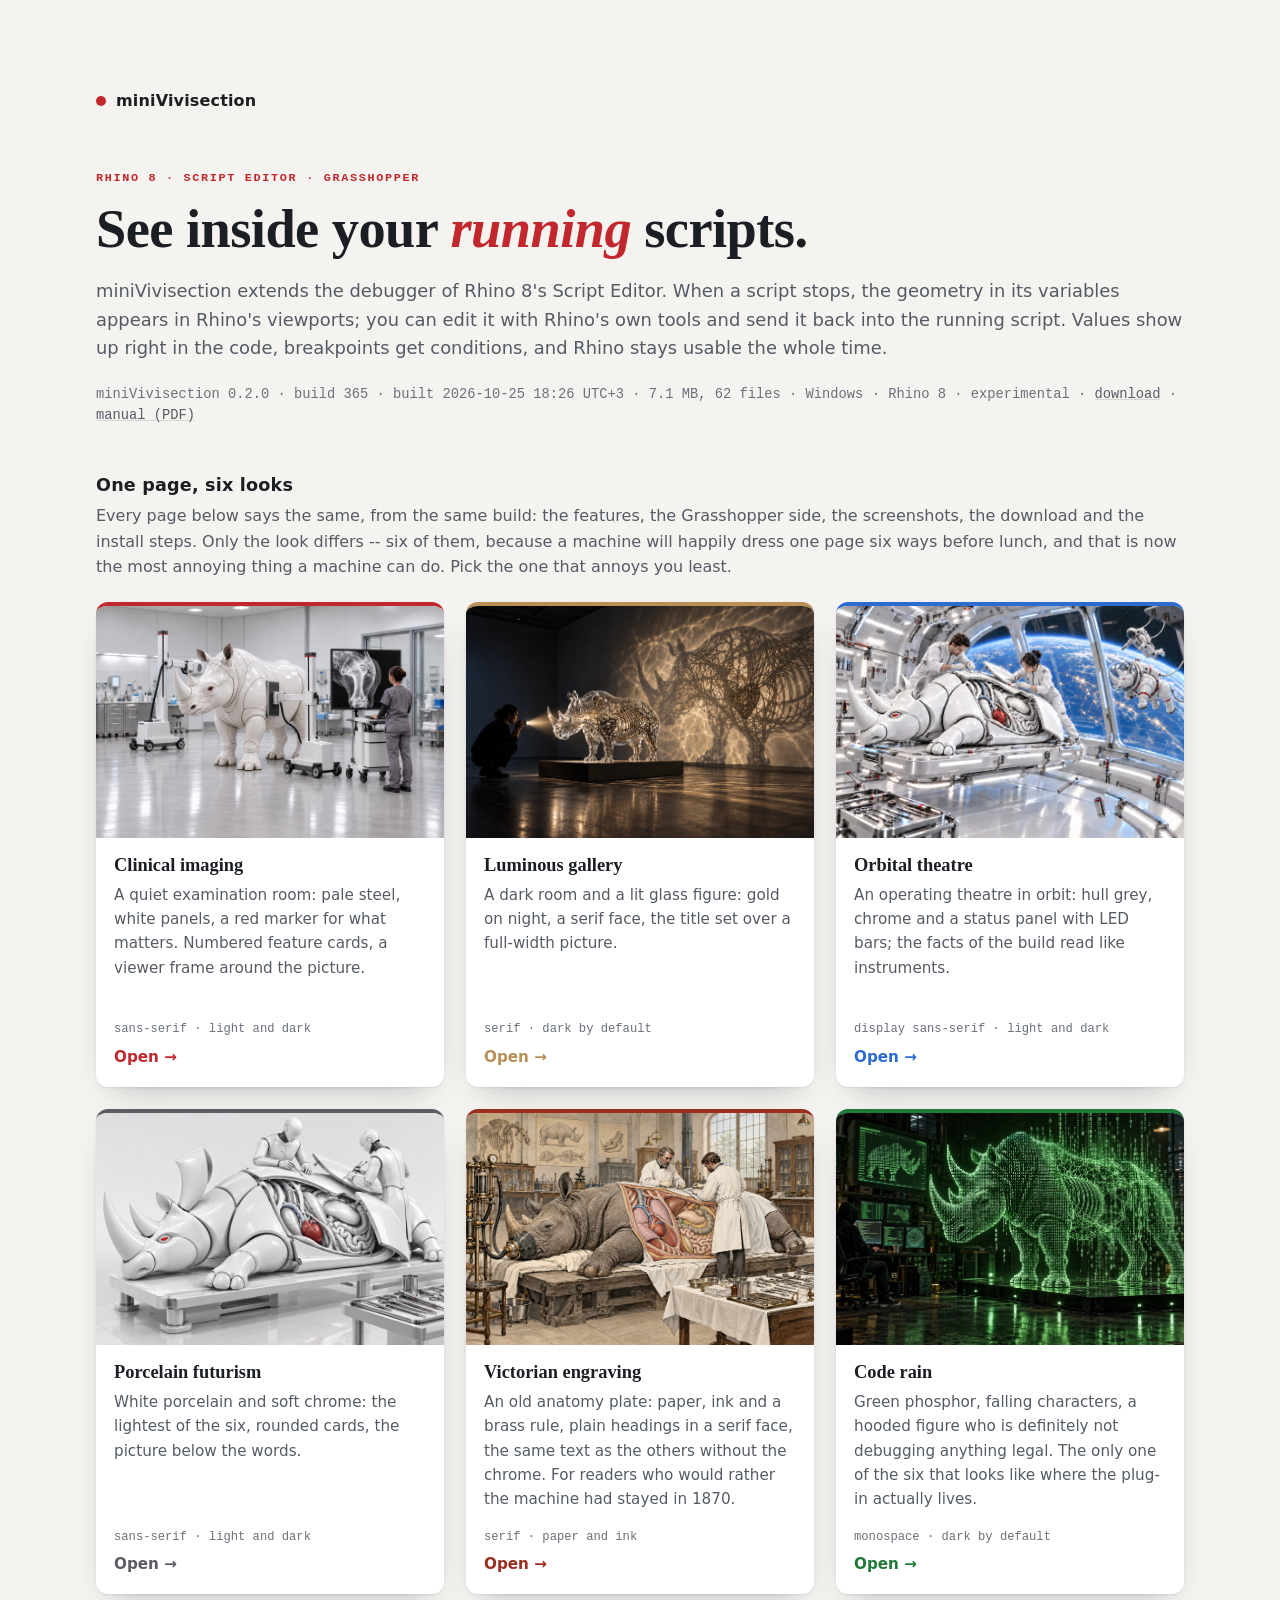
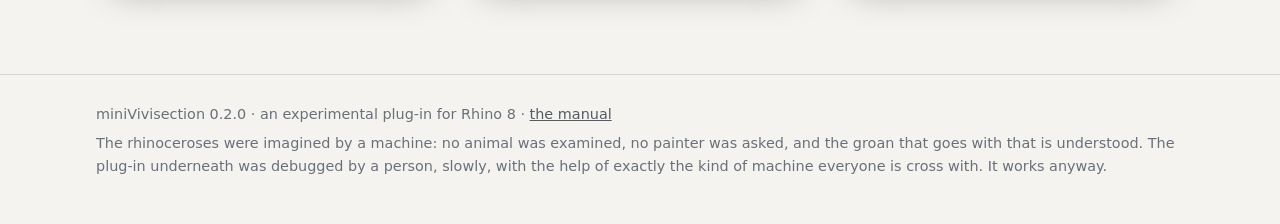
==== web/pages/index.html @ d1e2a3a8 "miniVivisection 0.2.0-beta.365 The release 0.2.0-beta.365: https://restweiss.de/miniVivisection" ====
<!doctype html>
<html lang="en">
<head>
<meta charset="utf-8">
<meta name="viewport" content="width=device-width, initial-scale=1">
<meta name="color-scheme" content="light dark">
<title>miniVivisection — see your Rhino script's data while you debug</title>
<meta name="description" content="miniVivisection: see inside your running scripts. A debugger extension for Rhino 8's Script Editor and Grasshopper. One page in six looks: pick one.">
<link rel="canonical" href="https://restweiss.de/miniVivisection/">
<meta property="og:type" content="website">
<meta property="og:title" content="miniVivisection — see your Rhino script's data while you debug">
<meta property="og:description" content="A debugger extension for Rhino 8's Script Editor and Grasshopper. One page in six looks: pick one.">
<meta property="og:image" content="https://restweiss.de/miniVivisection/clinical-imaging/hero.jpg?b=365">
<meta property="og:url" content="https://restweiss.de/miniVivisection/">
<link rel="icon" href="data:image/svg+xml,%3Csvg xmlns='http://www.w3.org/2000/svg' viewBox='0 0 32 32'%3E%3Crect width='32' height='32' rx='6' fill='%231b1f24'/%3E%3Ctext x='6' y='24' font-family='Georgia,serif' font-size='20' font-weight='700' fill='%23ffffff'%3EV%3C/text%3E%3Ccircle cx='24.5' cy='10.5' r='2.6' fill='none' stroke='%23e8585e' stroke-width='1.8'/%3E%3C/svg%3E">
<style>
  :root {
    --bg: #f4f3f0;
    --card: #ffffff;
    --ink: #1b1f24;
    --ink-soft: #545b64;
    --ink-faint: #6a7079;
    --rule: #d9d6cf;
    --shadow: 0 1px 2px rgba(20, 20, 30, .08), 0 14px 32px -18px rgba(20, 20, 30, .35);
    --mark: #c1272d;
    --serif: "Iowan Old Style", "Palatino Linotype", Palatino, Georgia, serif;
    --sans: "Segoe UI Variable Text", "Segoe UI", system-ui, -apple-system, sans-serif;
    --mono: "Cascadia Mono", Consolas, "SF Mono", Menlo, monospace;
  }
  @media (prefers-color-scheme: dark) {
    :root:not([data-theme="light"]) {
      --bg: #101216;
      --card: #181b21;
      --ink: #e9e7e1;
      --ink-soft: #b3b0a8;
      --ink-faint: #8f8d86;
      --rule: #2b2f36;
      --shadow: 0 1px 2px rgba(0, 0, 0, .5), 0 16px 36px -18px rgba(0, 0, 0, .8);
      --mark: #e8585e;
    }
  }
  :root[data-theme="dark"] {
    --bg: #101216;
    --card: #181b21;
    --ink: #e9e7e1;
    --ink-soft: #b3b0a8;
    --ink-faint: #8f8d86;
    --rule: #2b2f36;
    --shadow: 0 1px 2px rgba(0, 0, 0, .5), 0 16px 36px -18px rgba(0, 0, 0, .8);
    --mark: #e8585e;
  }
  * { box-sizing: border-box; }
  html { -webkit-text-size-adjust: 100%; }
  body {
    margin: 0;
    background: var(--bg);
    color: var(--ink);
    font: 16px/1.6 var(--sans);
  }
  a { color: inherit; }
  a:focus-visible, button:focus-visible { outline: 2px solid currentColor; outline-offset: 3px; }
  .wrap { max-width: 1120px; margin: 0 auto; padding: 0 16px; }

  header { padding: clamp(40px, 8vw, 88px) 0 clamp(28px, 5vw, 48px); }
  .brand { display: flex; align-items: center; gap: 10px; font-weight: 600; letter-spacing: .01em; margin-bottom: clamp(28px, 5vw, 56px); }
  .brand .dot { width: 10px; height: 10px; border-radius: 50%; background: var(--mark); flex: none; }
  .eyebrow { font: 600 .74rem/1.4 var(--mono); letter-spacing: .14em; text-transform: uppercase; color: var(--mark); margin-bottom: 14px; }
  h1 { font: 700 clamp(2rem, 5.2vw, 3.4rem)/1.08 var(--serif); letter-spacing: -.01em; margin: 0 0 18px; }
  h1 em { font-style: italic; color: var(--mark); }
  .lead { font-size: 1.12rem; color: var(--ink-soft); margin: 0 0 22px; }
  .meta { font: .86rem/1.5 var(--mono); color: var(--ink-faint); }
  .meta a { color: var(--ink-soft); text-decoration-color: var(--rule); }

  .choose { padding: 0 0 clamp(40px, 7vw, 80px); }
  .choose h2 { font: 700 1.1rem/1.3 var(--sans); letter-spacing: .01em; margin: 0 0 6px; }
  .choose .sub { margin: 0 0 22px; color: var(--ink-soft); }
  .grid {
    display: grid;
    grid-template-columns: repeat(auto-fill, minmax(min(300px, 100%), 1fr));
    grid-auto-rows: 1fr;           /* every row, and so every card, the same height */
    gap: 22px;
    list-style: none; margin: 0; padding: 0;
  }
  .grid > li { display: flex; }   /* the card fills its cell: the text block grows, Open sits at the foot */
  .card {
    display: flex; flex-direction: column; flex: 1;
    background: var(--card);
    border-radius: 12px;
    border-top: 4px solid var(--accent);
    box-shadow: var(--shadow);
    overflow: hidden;
    text-decoration: none;
    color: inherit;
    transition: transform .18s ease, box-shadow .18s ease;
  }
  .card:hover, .card:focus-visible { transform: translateY(-3px); box-shadow: 0 2px 4px rgba(20, 20, 30, .08), 0 24px 44px -20px rgba(20, 20, 30, .45); }
  @media (prefers-reduced-motion: reduce) { .card { transition: none; } .card:hover { transform: none; } }
  .card img { display: block; width: 100%; height: auto; aspect-ratio: 3 / 2; object-fit: cover; background: var(--rule); }
  .card .text { padding: 16px 18px 18px; display: flex; flex-direction: column; gap: 6px; flex: 1; }
  .card .name { font: 700 1.15rem/1.25 var(--serif); }
  .card .look { color: var(--ink-soft); font-size: .95rem; margin: 0; }
  .card .type { font: .76rem/1.5 var(--mono); color: var(--ink-faint); margin-top: auto; padding-top: 10px; }
  .card .go { color: var(--accent); font-weight: 600; font-size: .95rem; }
  .card .go::after { content: " \2192"; }
  .clinical { --accent: #c1272d; }
  .luminous { --accent: #b98f55; }
  .orbital { --accent: #2d6ccf; }
  .porcelain { --accent: #5c5c64; }
  .victorian { --accent: #9a2f1f; }
  .rain { --accent: #1f7a3a; }
  @media (prefers-color-scheme: dark) { :root:not([data-theme="light"]) .rain { --accent: #39ff6e; } }
  :root[data-theme="dark"] .rain { --accent: #39ff6e; }
  @media (prefers-color-scheme: dark) { :root:not([data-theme="light"]) .porcelain { --accent: #9a9aa3; } }
  :root[data-theme="dark"] .porcelain { --accent: #9a9aa3; }

  footer { border-top: 1px solid var(--rule); padding: 22px 0 40px; color: var(--ink-faint); font-size: .9rem; }
  footer p { margin: 6px 0; }
  footer a { color: var(--ink-soft); }
</style>
</head>
<body>
<header>
  <div class="wrap">
    <div class="brand"><span class="dot" aria-hidden="true"></span>miniVivisection</div>
    <div class="eyebrow">Rhino 8 &middot; Script Editor &middot; Grasshopper</div>
    <h1>See inside your <em>running</em> scripts.</h1>
    <p class="lead">
      miniVivisection extends the debugger of Rhino 8's Script Editor. When a script stops, the geometry in its
      variables appears in Rhino's viewports; you can edit it with Rhino's own tools and send it back into the
      running script. Values show up right in the code, breakpoints get conditions, and Rhino stays usable the whole time.
    </p>
    <div class="meta">miniVivisection 0.2.0 &middot; build 365 &middot; built 2026-10-25 18:26 UTC+3 &middot; 7.1 MB, 62 files &middot; Windows &middot; Rhino 8 &middot; experimental &middot;
      <a href="clinical-imaging/minivivisection-0.2.0-beta.365-rh8_36-win.yak">download</a> &middot; <a href="clinical-imaging/miniVivisection_Manual.pdf">manual (PDF)</a></div>
  </div>
</header>

<main class="choose">
  <div class="wrap">
    <h2>One page, six looks</h2>
    <p class="sub">Every page below says the same, from the same build: the features, the Grasshopper side, the screenshots, the download and the install steps. Only the look differs -- six of them, because a machine will happily dress one page six ways before lunch, and that is now the most annoying thing a machine can do. Pick the one that annoys you least.</p>
    <ul class="grid">
      <li><a class="card clinical" href="clinical-imaging/">
        <img src="clinical-imaging/hero.jpg?b=365" width="1536" height="1024" alt="A ceramic rhinoceros under examination in an imaging lab" loading="lazy" decoding="async">
        <span class="text">
          <span class="name">Clinical imaging</span>
          <p class="look">A quiet examination room: pale steel, white panels, a red marker for what matters. Numbered feature cards, a viewer frame around the picture.</p>
          <span class="type">sans-serif &middot; light and dark</span>
          <span class="go">Open</span>
        </span>
      </a></li>
      <li><a class="card luminous" href="luminous-gallery/">
        <img src="luminous-gallery/hero.jpg?b=365" width="1672" height="941" alt="A glass rhinoceros lit in a dark gallery" loading="lazy" decoding="async">
        <span class="text">
          <span class="name">Luminous gallery</span>
          <p class="look">A dark room and a lit glass figure: gold on night, a serif face, the title set over a full-width picture.</p>
          <span class="type">serif &middot; dark by default</span>
          <span class="go">Open</span>
        </span>
      </a></li>
      <li><a class="card orbital" href="orbital-theatre/">
        <img src="orbital-theatre/hero.jpg?b=365" width="1536" height="1024" alt="A rhinoceros opened up in an orbital operating theatre" loading="lazy" decoding="async">
        <span class="text">
          <span class="name">Orbital theatre</span>
          <p class="look">An operating theatre in orbit: hull grey, chrome and a status panel with LED bars; the facts of the build read like instruments.</p>
          <span class="type">display sans-serif &middot; light and dark</span>
          <span class="go">Open</span>
        </span>
      </a></li>
      <li><a class="card porcelain" href="porcelain-futurism/">
        <img src="porcelain-futurism/hero.jpg?b=365" width="1536" height="1024" alt="A porcelain rhinoceros dissected into clean parts" loading="lazy" decoding="async">
        <span class="text">
          <span class="name">Porcelain futurism</span>
          <p class="look">White porcelain and soft chrome: the lightest of the six, rounded cards, the picture below the words.</p>
          <span class="type">sans-serif &middot; light and dark</span>
          <span class="go">Open</span>
        </span>
      </a></li>
      <li><a class="card victorian" href="victorian-engraving/">
        <img src="victorian-engraving/hero.jpg?b=365" width="1600" height="1067" alt="A Victorian engraving of a rhinoceros anatomy study" loading="lazy" decoding="async">
        <span class="text">
          <span class="name">Victorian engraving</span>
          <p class="look">An old anatomy plate: paper, ink and a brass rule, plain headings in a serif face, the same text as the others without the chrome. For readers who would rather the machine had stayed in 1870.</p>
          <span class="type">serif &middot; paper and ink</span>
          <span class="go">Open</span>
        </span>
      </a></li>
      <li><a class="card rain" href="code-rain/">
        <img src="code-rain/hero.jpg?b=365" width="1672" height="941" alt="A rhinoceros made of falling green code in a hacker's den, a hooded figure at the terminals" loading="lazy" decoding="async">
        <span class="text">
          <span class="name">Code rain</span>
          <p class="look">Green phosphor, falling characters, a hooded figure who is definitely not debugging anything legal. The only one of the six that looks like where the plug-in actually lives.</p>
          <span class="type">monospace &middot; dark by default</span>
          <span class="go">Open</span>
        </span>
      </a></li>
    </ul>
  </div>
</main>

<footer>
  <div class="wrap">
    <p>miniVivisection 0.2.0 &middot; an experimental plug-in for Rhino 8 &middot; <a href="clinical-imaging/miniVivisection_Manual.pdf">the manual</a></p>
    <p>The rhinoceroses were imagined by a machine: no animal was examined, no painter was asked, and the groan that goes with that is understood. The plug-in underneath was debugged by a person, slowly, with the help of exactly the kind of machine everyone is cross with. It works anyway.</p>
  </div>
</footer>
</body>
</html>
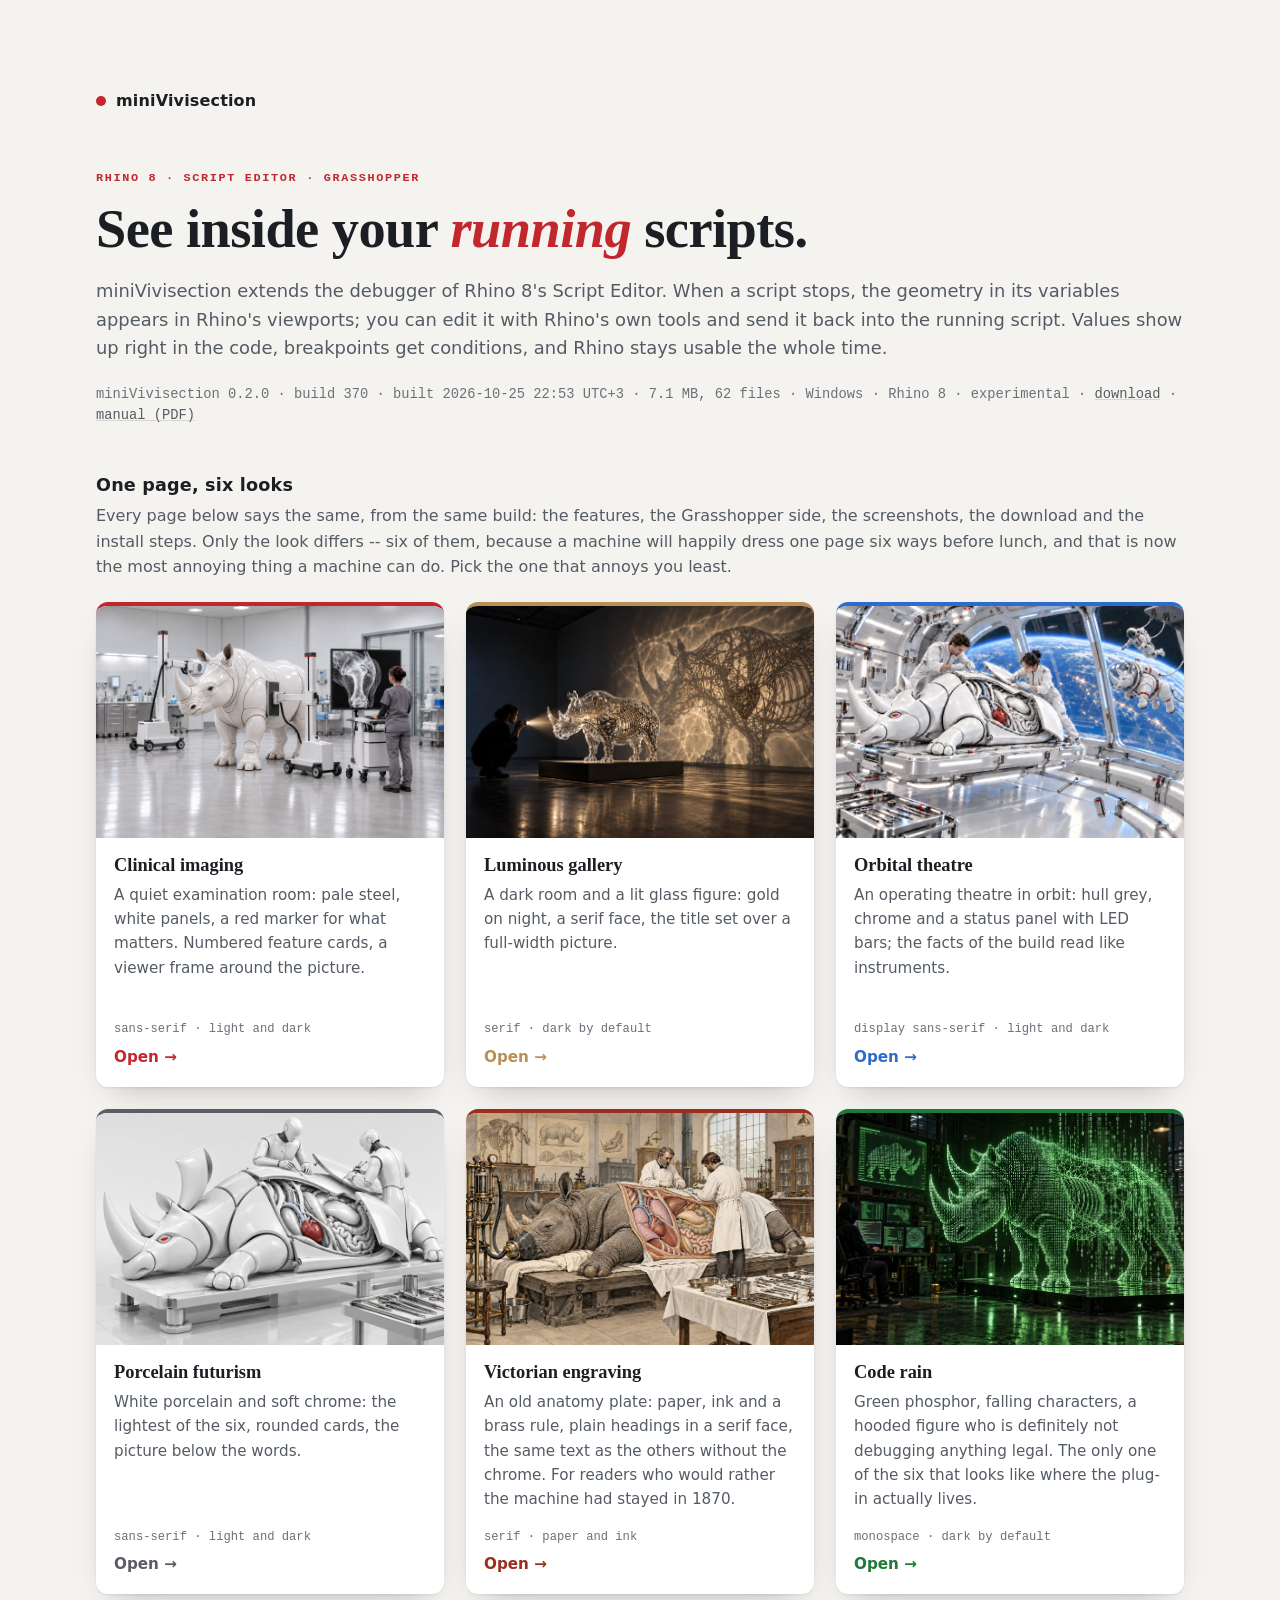
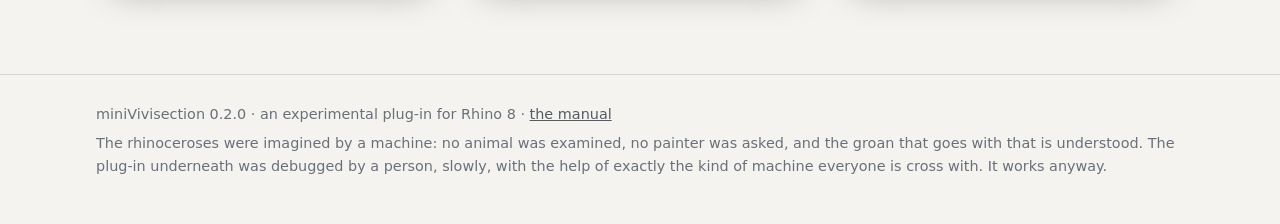
==== commit 11de5708: "miniVivisection 0.2.0-beta.370 The release 0.2.0-beta.370: https://restweiss.de/miniVivisection" ====
--- a/web/pages/index.html
+++ b/web/pages/index.html
@@ -10,7 +10,7 @@
 <meta property="og:type" content="website">
 <meta property="og:title" content="miniVivisection — see your Rhino script's data while you debug">
 <meta property="og:description" content="A debugger extension for Rhino 8's Script Editor and Grasshopper. One page in six looks: pick one.">
-<meta property="og:image" content="https://restweiss.de/miniVivisection/clinical-imaging/hero.jpg?b=365">
+<meta property="og:image" content="https://restweiss.de/miniVivisection/clinical-imaging/hero.jpg?b=370">
 <meta property="og:url" content="https://restweiss.de/miniVivisection/">
 <link rel="icon" href="data:image/svg+xml,%3Csvg xmlns='http://www.w3.org/2000/svg' viewBox='0 0 32 32'%3E%3Crect width='32' height='32' rx='6' fill='%231b1f24'/%3E%3Ctext x='6' y='24' font-family='Georgia,serif' font-size='20' font-weight='700' fill='%23ffffff'%3EV%3C/text%3E%3Ccircle cx='24.5' cy='10.5' r='2.6' fill='none' stroke='%23e8585e' stroke-width='1.8'/%3E%3C/svg%3E">
 <style>
@@ -129,8 +129,8 @@
       variables appears in Rhino's viewports; you can edit it with Rhino's own tools and send it back into the
       running script. Values show up right in the code, breakpoints get conditions, and Rhino stays usable the whole time.
     </p>
-    <div class="meta">miniVivisection 0.2.0 &middot; build 365 &middot; built 2026-10-25 18:26 UTC+3 &middot; 7.1 MB, 62 files &middot; Windows &middot; Rhino 8 &middot; experimental &middot;
-      <a href="clinical-imaging/minivivisection-0.2.0-beta.365-rh8_36-win.yak">download</a> &middot; <a href="clinical-imaging/miniVivisection_Manual.pdf">manual (PDF)</a></div>
+    <div class="meta">miniVivisection 0.2.0 &middot; build 370 &middot; built 2026-10-25 22:53 UTC+3 &middot; 7.1 MB, 62 files &middot; Windows &middot; Rhino 8 &middot; experimental &middot;
+      <a href="clinical-imaging/minivivisection-0.2.0-beta.370-rh8_36-win.yak">download</a> &middot; <a href="clinical-imaging/miniVivisection_Manual.pdf">manual (PDF)</a></div>
   </div>
 </header>
 
@@ -140,7 +140,7 @@
     <p class="sub">Every page below says the same, from the same build: the features, the Grasshopper side, the screenshots, the download and the install steps. Only the look differs -- six of them, because a machine will happily dress one page six ways before lunch, and that is now the most annoying thing a machine can do. Pick the one that annoys you least.</p>
     <ul class="grid">
       <li><a class="card clinical" href="clinical-imaging/">
-        <img src="clinical-imaging/hero.jpg?b=365" width="1536" height="1024" alt="A ceramic rhinoceros under examination in an imaging lab" loading="lazy" decoding="async">
+        <img src="clinical-imaging/hero.jpg?b=370" width="1536" height="1024" alt="A ceramic rhinoceros under examination in an imaging lab" loading="lazy" decoding="async">
         <span class="text">
           <span class="name">Clinical imaging</span>
           <p class="look">A quiet examination room: pale steel, white panels, a red marker for what matters. Numbered feature cards, a viewer frame around the picture.</p>
@@ -149,7 +149,7 @@
         </span>
       </a></li>
       <li><a class="card luminous" href="luminous-gallery/">
-        <img src="luminous-gallery/hero.jpg?b=365" width="1672" height="941" alt="A glass rhinoceros lit in a dark gallery" loading="lazy" decoding="async">
+        <img src="luminous-gallery/hero.jpg?b=370" width="1672" height="941" alt="A glass rhinoceros lit in a dark gallery" loading="lazy" decoding="async">
         <span class="text">
           <span class="name">Luminous gallery</span>
           <p class="look">A dark room and a lit glass figure: gold on night, a serif face, the title set over a full-width picture.</p>
@@ -158,7 +158,7 @@
         </span>
       </a></li>
       <li><a class="card orbital" href="orbital-theatre/">
-        <img src="orbital-theatre/hero.jpg?b=365" width="1536" height="1024" alt="A rhinoceros opened up in an orbital operating theatre" loading="lazy" decoding="async">
+        <img src="orbital-theatre/hero.jpg?b=370" width="1536" height="1024" alt="A rhinoceros opened up in an orbital operating theatre" loading="lazy" decoding="async">
         <span class="text">
           <span class="name">Orbital theatre</span>
           <p class="look">An operating theatre in orbit: hull grey, chrome and a status panel with LED bars; the facts of the build read like instruments.</p>
@@ -167,7 +167,7 @@
         </span>
       </a></li>
       <li><a class="card porcelain" href="porcelain-futurism/">
-        <img src="porcelain-futurism/hero.jpg?b=365" width="1536" height="1024" alt="A porcelain rhinoceros dissected into clean parts" loading="lazy" decoding="async">
+        <img src="porcelain-futurism/hero.jpg?b=370" width="1536" height="1024" alt="A porcelain rhinoceros dissected into clean parts" loading="lazy" decoding="async">
         <span class="text">
           <span class="name">Porcelain futurism</span>
           <p class="look">White porcelain and soft chrome: the lightest of the six, rounded cards, the picture below the words.</p>
@@ -176,7 +176,7 @@
         </span>
       </a></li>
       <li><a class="card victorian" href="victorian-engraving/">
-        <img src="victorian-engraving/hero.jpg?b=365" width="1600" height="1067" alt="A Victorian engraving of a rhinoceros anatomy study" loading="lazy" decoding="async">
+        <img src="victorian-engraving/hero.jpg?b=370" width="1600" height="1067" alt="A Victorian engraving of a rhinoceros anatomy study" loading="lazy" decoding="async">
         <span class="text">
           <span class="name">Victorian engraving</span>
           <p class="look">An old anatomy plate: paper, ink and a brass rule, plain headings in a serif face, the same text as the others without the chrome. For readers who would rather the machine had stayed in 1870.</p>
@@ -185,7 +185,7 @@
         </span>
       </a></li>
       <li><a class="card rain" href="code-rain/">
-        <img src="code-rain/hero.jpg?b=365" width="1672" height="941" alt="A rhinoceros made of falling green code in a hacker's den, a hooded figure at the terminals" loading="lazy" decoding="async">
+        <img src="code-rain/hero.jpg?b=370" width="1672" height="941" alt="A rhinoceros made of falling green code in a hacker's den, a hooded figure at the terminals" loading="lazy" decoding="async">
         <span class="text">
           <span class="name">Code rain</span>
           <p class="look">Green phosphor, falling characters, a hooded figure who is definitely not debugging anything legal. The only one of the six that looks like where the plug-in actually lives.</p>
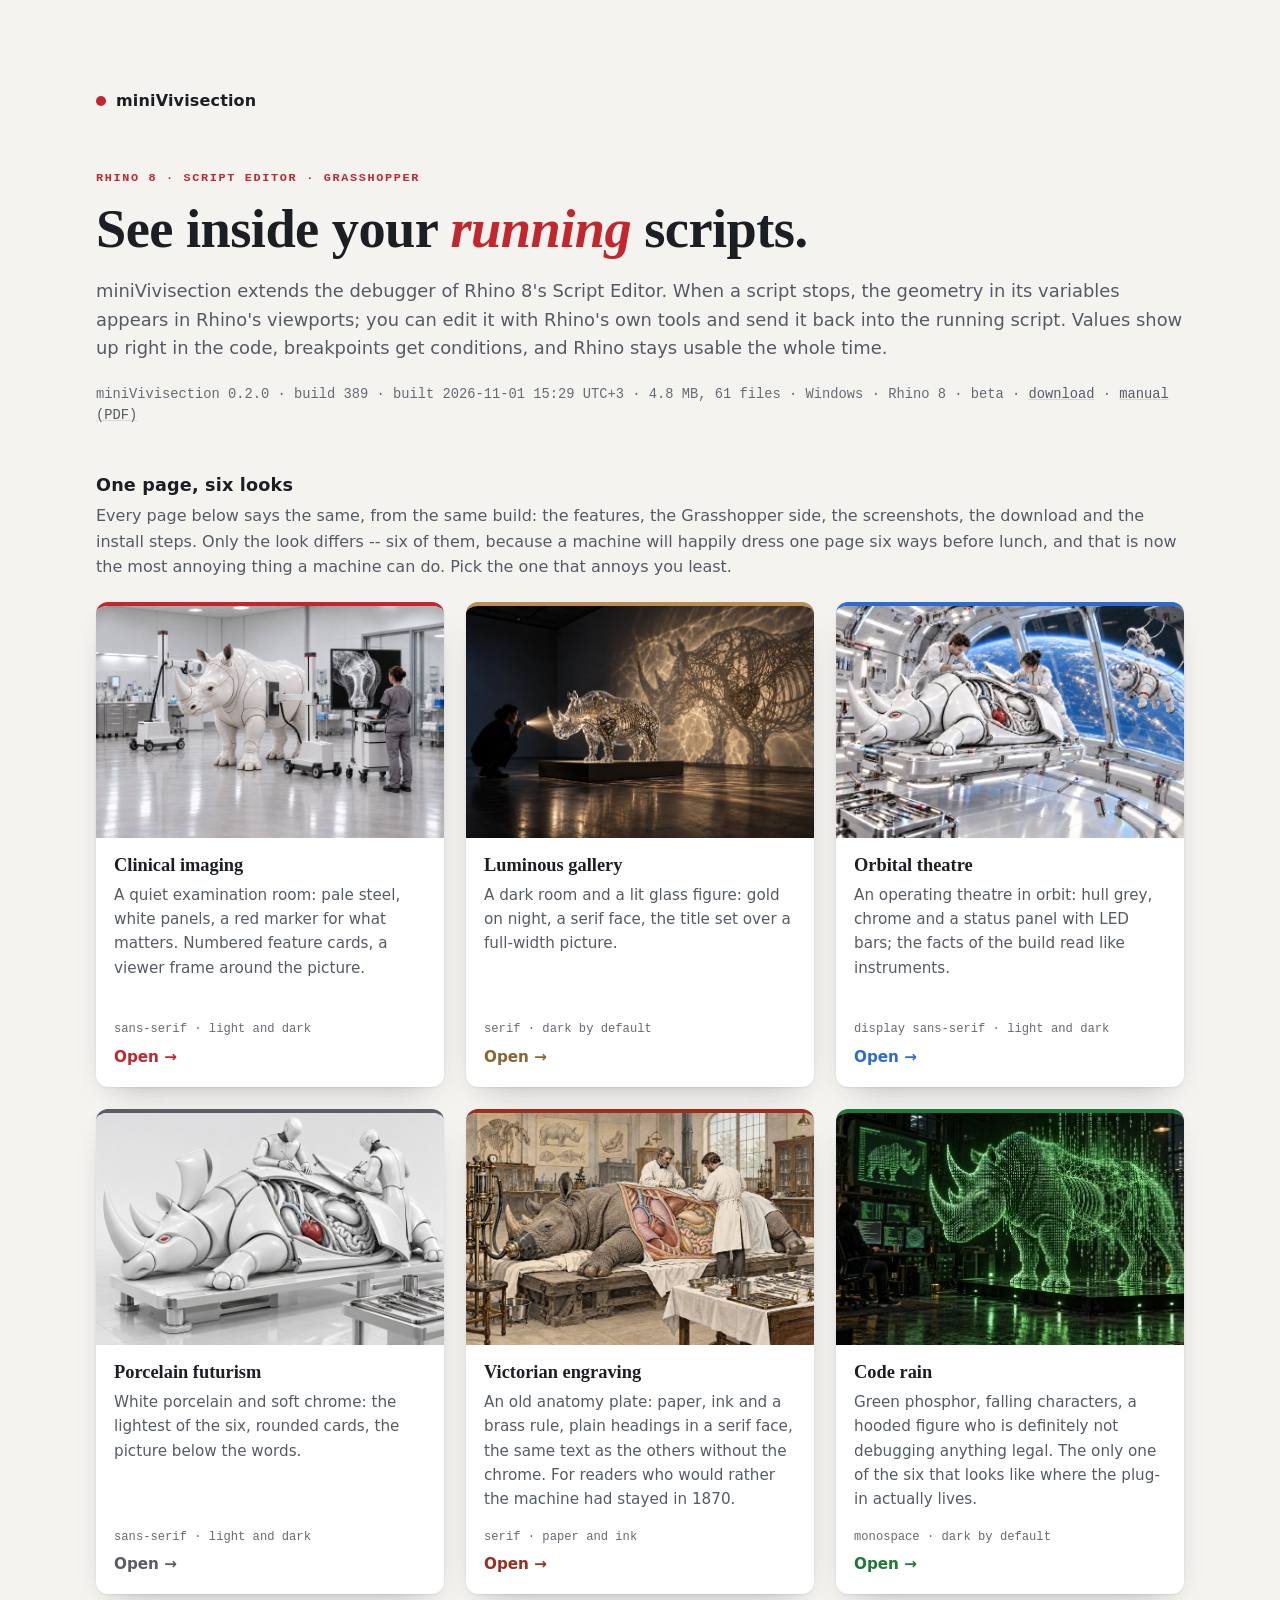
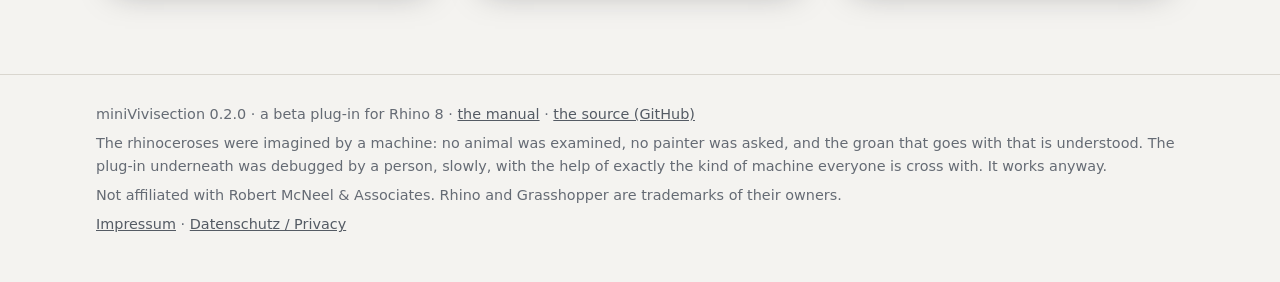
==== commit 39984a96: "miniVivisection 0.2.0-beta.389 The release 0.2.0-beta.389: https://restweiss.de/miniVivisection" ====
--- a/web/pages/index.html
+++ b/web/pages/index.html
@@ -10,7 +10,7 @@
 <meta property="og:type" content="website">
 <meta property="og:title" content="miniVivisection — see your Rhino script's data while you debug">
 <meta property="og:description" content="A debugger extension for Rhino 8's Script Editor and Grasshopper. One page in six looks: pick one.">
-<meta property="og:image" content="https://restweiss.de/miniVivisection/clinical-imaging/hero.jpg?b=370">
+<meta property="og:image" content="https://restweiss.de/miniVivisection/clinical-imaging/hero.jpg?b=389">
 <meta property="og:url" content="https://restweiss.de/miniVivisection/">
 <link rel="icon" href="data:image/svg+xml,%3Csvg xmlns='http://www.w3.org/2000/svg' viewBox='0 0 32 32'%3E%3Crect width='32' height='32' rx='6' fill='%231b1f24'/%3E%3Ctext x='6' y='24' font-family='Georgia,serif' font-size='20' font-weight='700' fill='%23ffffff'%3EV%3C/text%3E%3Ccircle cx='24.5' cy='10.5' r='2.6' fill='none' stroke='%23e8585e' stroke-width='1.8'/%3E%3C/svg%3E">
 <style>
@@ -19,7 +19,7 @@
     --card: #ffffff;
     --ink: #1b1f24;
     --ink-soft: #545b64;
-    --ink-faint: #6a7079;
+    --ink-faint: #656b74;
     --rule: #d9d6cf;
     --shadow: 0 1px 2px rgba(20, 20, 30, .08), 0 14px 32px -18px rgba(20, 20, 30, .35);
     --mark: #c1272d;
@@ -100,10 +100,10 @@
   .card .name { font: 700 1.15rem/1.25 var(--serif); }
   .card .look { color: var(--ink-soft); font-size: .95rem; margin: 0; }
   .card .type { font: .76rem/1.5 var(--mono); color: var(--ink-faint); margin-top: auto; padding-top: 10px; }
-  .card .go { color: var(--accent); font-weight: 600; font-size: .95rem; }
+  .card .go { color: var(--go, var(--accent)); font-weight: 600; font-size: .95rem; } /* --go: the accent where it is too faint for text (WCAG AA) */
   .card .go::after { content: " \2192"; }
   .clinical { --accent: #c1272d; }
-  .luminous { --accent: #b98f55; }
+  .luminous { --accent: #b98f55; --go: #8a6534; }
   .orbital { --accent: #2d6ccf; }
   .porcelain { --accent: #5c5c64; }
   .victorian { --accent: #9a2f1f; }
@@ -112,6 +112,16 @@
   :root[data-theme="dark"] .rain { --accent: #39ff6e; }
   @media (prefers-color-scheme: dark) { :root:not([data-theme="light"]) .porcelain { --accent: #9a9aa3; } }
   :root[data-theme="dark"] .porcelain { --accent: #9a9aa3; }
+  @media (prefers-color-scheme: dark) {
+    :root:not([data-theme="light"]) .clinical { --go: #ff6b70; }
+    :root:not([data-theme="light"]) .orbital { --go: #7aa7f0; }
+    :root:not([data-theme="light"]) .victorian { --go: #e8826c; }
+    :root:not([data-theme="light"]) .luminous { --go: #b98f55; }
+  }
+  :root[data-theme="dark"] .clinical { --go: #ff6b70; }
+  :root[data-theme="dark"] .orbital { --go: #7aa7f0; }
+  :root[data-theme="dark"] .victorian { --go: #e8826c; }
+  :root[data-theme="dark"] .luminous { --go: #b98f55; }
 
   footer { border-top: 1px solid var(--rule); padding: 22px 0 40px; color: var(--ink-faint); font-size: .9rem; }
   footer p { margin: 6px 0; }
@@ -129,8 +139,8 @@
       variables appears in Rhino's viewports; you can edit it with Rhino's own tools and send it back into the
       running script. Values show up right in the code, breakpoints get conditions, and Rhino stays usable the whole time.
     </p>
-    <div class="meta">miniVivisection 0.2.0 &middot; build 370 &middot; built 2026-10-25 22:53 UTC+3 &middot; 7.1 MB, 62 files &middot; Windows &middot; Rhino 8 &middot; experimental &middot;
-      <a href="clinical-imaging/minivivisection-0.2.0-beta.370-rh8_36-win.yak">download</a> &middot; <a href="clinical-imaging/miniVivisection_Manual.pdf">manual (PDF)</a></div>
+    <div class="meta">miniVivisection 0.2.0 &middot; build 389 &middot; built 2026-11-01 15:29 UTC+3 &middot; 4.8 MB, 61 files &middot; Windows &middot; Rhino 8 &middot; beta &middot;
+      <a href="downloads/minivivisection-0.2.0-beta.389-rh8_36-win.yak">download</a> &middot; <a href="downloads/miniVivisection_Manual.pdf">manual (PDF)</a></div>
   </div>
 </header>
 
@@ -140,7 +150,7 @@
     <p class="sub">Every page below says the same, from the same build: the features, the Grasshopper side, the screenshots, the download and the install steps. Only the look differs -- six of them, because a machine will happily dress one page six ways before lunch, and that is now the most annoying thing a machine can do. Pick the one that annoys you least.</p>
     <ul class="grid">
       <li><a class="card clinical" href="clinical-imaging/">
-        <img src="clinical-imaging/hero.jpg?b=370" width="1536" height="1024" alt="A ceramic rhinoceros under examination in an imaging lab" loading="lazy" decoding="async">
+        <img src="clinical-imaging/hero.jpg?b=389" width="1536" height="1024" alt="A ceramic rhinoceros under examination in an imaging lab" loading="lazy" decoding="async">
         <span class="text">
           <span class="name">Clinical imaging</span>
           <p class="look">A quiet examination room: pale steel, white panels, a red marker for what matters. Numbered feature cards, a viewer frame around the picture.</p>
@@ -149,7 +159,7 @@
         </span>
       </a></li>
       <li><a class="card luminous" href="luminous-gallery/">
-        <img src="luminous-gallery/hero.jpg?b=370" width="1672" height="941" alt="A glass rhinoceros lit in a dark gallery" loading="lazy" decoding="async">
+        <img src="luminous-gallery/hero.jpg?b=389" width="1672" height="941" alt="A glass rhinoceros lit in a dark gallery" loading="lazy" decoding="async">
         <span class="text">
           <span class="name">Luminous gallery</span>
           <p class="look">A dark room and a lit glass figure: gold on night, a serif face, the title set over a full-width picture.</p>
@@ -158,7 +168,7 @@
         </span>
       </a></li>
       <li><a class="card orbital" href="orbital-theatre/">
-        <img src="orbital-theatre/hero.jpg?b=370" width="1536" height="1024" alt="A rhinoceros opened up in an orbital operating theatre" loading="lazy" decoding="async">
+        <img src="orbital-theatre/hero.jpg?b=389" width="1536" height="1024" alt="A rhinoceros opened up in an orbital operating theatre" loading="lazy" decoding="async">
         <span class="text">
           <span class="name">Orbital theatre</span>
           <p class="look">An operating theatre in orbit: hull grey, chrome and a status panel with LED bars; the facts of the build read like instruments.</p>
@@ -167,7 +177,7 @@
         </span>
       </a></li>
       <li><a class="card porcelain" href="porcelain-futurism/">
-        <img src="porcelain-futurism/hero.jpg?b=370" width="1536" height="1024" alt="A porcelain rhinoceros dissected into clean parts" loading="lazy" decoding="async">
+        <img src="porcelain-futurism/hero.jpg?b=389" width="1536" height="1024" alt="A porcelain rhinoceros dissected into clean parts" loading="lazy" decoding="async">
         <span class="text">
           <span class="name">Porcelain futurism</span>
           <p class="look">White porcelain and soft chrome: the lightest of the six, rounded cards, the picture below the words.</p>
@@ -176,7 +186,7 @@
         </span>
       </a></li>
       <li><a class="card victorian" href="victorian-engraving/">
-        <img src="victorian-engraving/hero.jpg?b=370" width="1600" height="1067" alt="A Victorian engraving of a rhinoceros anatomy study" loading="lazy" decoding="async">
+        <img src="victorian-engraving/hero.jpg?b=389" width="1600" height="1067" alt="A Victorian engraving of a rhinoceros anatomy study" loading="lazy" decoding="async">
         <span class="text">
           <span class="name">Victorian engraving</span>
           <p class="look">An old anatomy plate: paper, ink and a brass rule, plain headings in a serif face, the same text as the others without the chrome. For readers who would rather the machine had stayed in 1870.</p>
@@ -185,7 +195,7 @@
         </span>
       </a></li>
       <li><a class="card rain" href="code-rain/">
-        <img src="code-rain/hero.jpg?b=370" width="1672" height="941" alt="A rhinoceros made of falling green code in a hacker's den, a hooded figure at the terminals" loading="lazy" decoding="async">
+        <img src="code-rain/hero.jpg?b=389" width="1672" height="941" alt="A rhinoceros made of falling green code in a hacker's den, a hooded figure at the terminals" loading="lazy" decoding="async">
         <span class="text">
           <span class="name">Code rain</span>
           <p class="look">Green phosphor, falling characters, a hooded figure who is definitely not debugging anything legal. The only one of the six that looks like where the plug-in actually lives.</p>
@@ -199,8 +209,10 @@
 
 <footer>
   <div class="wrap">
-    <p>miniVivisection 0.2.0 &middot; an experimental plug-in for Rhino 8 &middot; <a href="clinical-imaging/miniVivisection_Manual.pdf">the manual</a></p>
+    <p>miniVivisection 0.2.0 &middot; a beta plug-in for Rhino 8 &middot; <a href="downloads/miniVivisection_Manual.pdf">the manual</a> &middot; <a href="https://github.com/ristflo/miniVivisection">the source (GitHub)</a></p>
     <p>The rhinoceroses were imagined by a machine: no animal was examined, no painter was asked, and the groan that goes with that is understood. The plug-in underneath was debugged by a person, slowly, with the help of exactly the kind of machine everyone is cross with. It works anyway.</p>
+    <p>Not affiliated with Robert McNeel &amp; Associates. Rhino and Grasshopper are trademarks of their owners.</p>
+    <p><a href="impressum.html">Impressum</a> &middot; <a href="datenschutz.html">Datenschutz / Privacy</a></p>
   </div>
 </footer>
 </body>
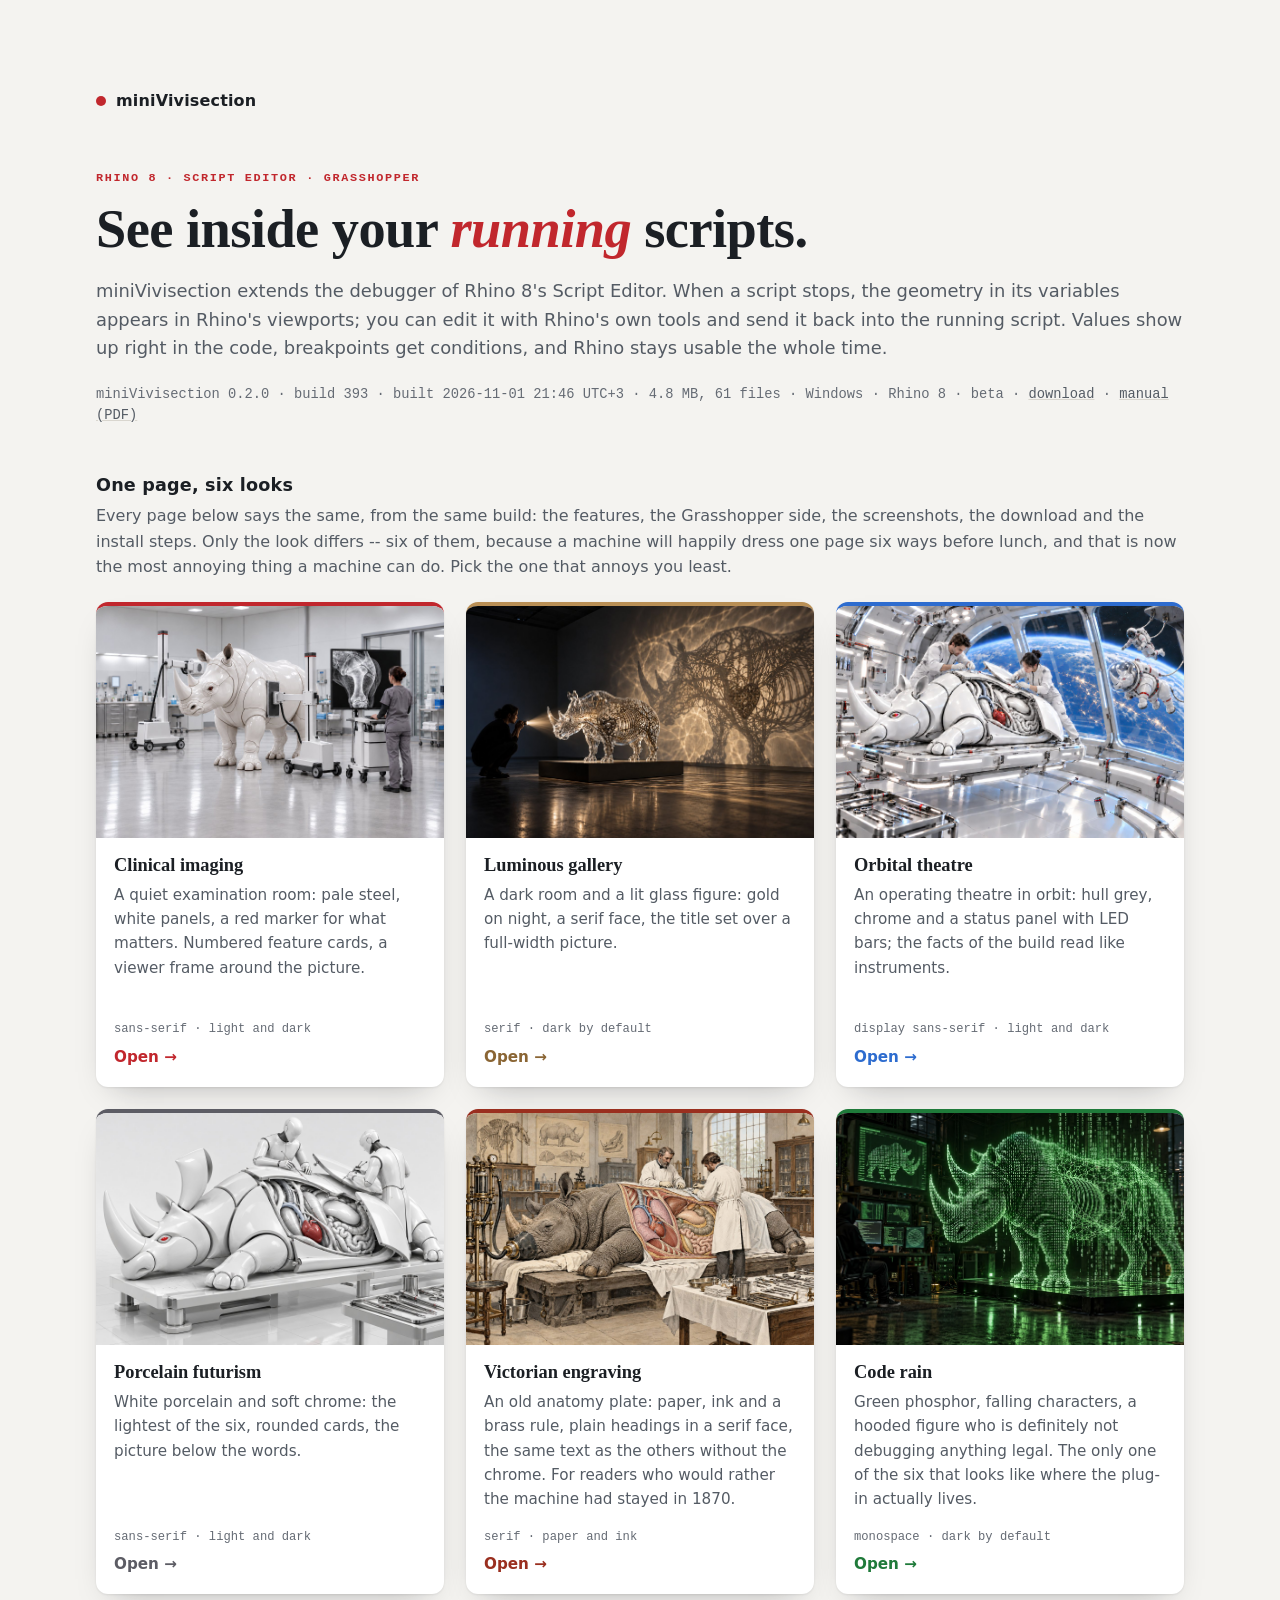
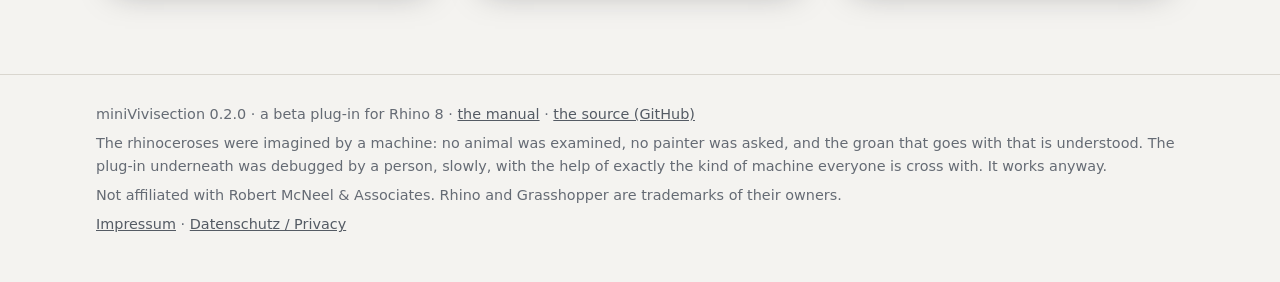
==== commit 34e50bc4: "miniVivisection 0.2.0-beta.393 The release 0.2.0-beta.393: https://restweiss.de/miniVivisection" ====
--- a/web/pages/index.html
+++ b/web/pages/index.html
@@ -10,7 +10,7 @@
 <meta property="og:type" content="website">
 <meta property="og:title" content="miniVivisection — see your Rhino script's data while you debug">
 <meta property="og:description" content="A debugger extension for Rhino 8's Script Editor and Grasshopper. One page in six looks: pick one.">
-<meta property="og:image" content="https://restweiss.de/miniVivisection/clinical-imaging/hero.jpg?b=389">
+<meta property="og:image" content="https://restweiss.de/miniVivisection/clinical-imaging/hero.jpg?b=393">
 <meta property="og:url" content="https://restweiss.de/miniVivisection/">
 <link rel="icon" href="data:image/svg+xml,%3Csvg xmlns='http://www.w3.org/2000/svg' viewBox='0 0 32 32'%3E%3Crect width='32' height='32' rx='6' fill='%231b1f24'/%3E%3Ctext x='6' y='24' font-family='Georgia,serif' font-size='20' font-weight='700' fill='%23ffffff'%3EV%3C/text%3E%3Ccircle cx='24.5' cy='10.5' r='2.6' fill='none' stroke='%23e8585e' stroke-width='1.8'/%3E%3C/svg%3E">
 <style>
@@ -139,8 +139,8 @@
       variables appears in Rhino's viewports; you can edit it with Rhino's own tools and send it back into the
       running script. Values show up right in the code, breakpoints get conditions, and Rhino stays usable the whole time.
     </p>
-    <div class="meta">miniVivisection 0.2.0 &middot; build 389 &middot; built 2026-11-01 15:29 UTC+3 &middot; 4.8 MB, 61 files &middot; Windows &middot; Rhino 8 &middot; beta &middot;
-      <a href="downloads/minivivisection-0.2.0-beta.389-rh8_36-win.yak">download</a> &middot; <a href="downloads/miniVivisection_Manual.pdf">manual (PDF)</a></div>
+    <div class="meta">miniVivisection 0.2.0 &middot; build 393 &middot; built 2026-11-01 21:46 UTC+3 &middot; 4.8 MB, 61 files &middot; Windows &middot; Rhino 8 &middot; beta &middot;
+      <a href="downloads/minivivisection-0.2.0-beta.393-rh8_36-win.yak">download</a> &middot; <a href="downloads/miniVivisection_Manual.pdf">manual (PDF)</a></div>
   </div>
 </header>
 
@@ -150,7 +150,7 @@
     <p class="sub">Every page below says the same, from the same build: the features, the Grasshopper side, the screenshots, the download and the install steps. Only the look differs -- six of them, because a machine will happily dress one page six ways before lunch, and that is now the most annoying thing a machine can do. Pick the one that annoys you least.</p>
     <ul class="grid">
       <li><a class="card clinical" href="clinical-imaging/">
-        <img src="clinical-imaging/hero.jpg?b=389" width="1536" height="1024" alt="A ceramic rhinoceros under examination in an imaging lab" loading="lazy" decoding="async">
+        <img src="clinical-imaging/hero.jpg?b=393" width="1536" height="1024" alt="A ceramic rhinoceros under examination in an imaging lab" loading="lazy" decoding="async">
         <span class="text">
           <span class="name">Clinical imaging</span>
           <p class="look">A quiet examination room: pale steel, white panels, a red marker for what matters. Numbered feature cards, a viewer frame around the picture.</p>
@@ -159,7 +159,7 @@
         </span>
       </a></li>
       <li><a class="card luminous" href="luminous-gallery/">
-        <img src="luminous-gallery/hero.jpg?b=389" width="1672" height="941" alt="A glass rhinoceros lit in a dark gallery" loading="lazy" decoding="async">
+        <img src="luminous-gallery/hero.jpg?b=393" width="1672" height="941" alt="A glass rhinoceros lit in a dark gallery" loading="lazy" decoding="async">
         <span class="text">
           <span class="name">Luminous gallery</span>
           <p class="look">A dark room and a lit glass figure: gold on night, a serif face, the title set over a full-width picture.</p>
@@ -168,7 +168,7 @@
         </span>
       </a></li>
       <li><a class="card orbital" href="orbital-theatre/">
-        <img src="orbital-theatre/hero.jpg?b=389" width="1536" height="1024" alt="A rhinoceros opened up in an orbital operating theatre" loading="lazy" decoding="async">
+        <img src="orbital-theatre/hero.jpg?b=393" width="1536" height="1024" alt="A rhinoceros opened up in an orbital operating theatre" loading="lazy" decoding="async">
         <span class="text">
           <span class="name">Orbital theatre</span>
           <p class="look">An operating theatre in orbit: hull grey, chrome and a status panel with LED bars; the facts of the build read like instruments.</p>
@@ -177,7 +177,7 @@
         </span>
       </a></li>
       <li><a class="card porcelain" href="porcelain-futurism/">
-        <img src="porcelain-futurism/hero.jpg?b=389" width="1536" height="1024" alt="A porcelain rhinoceros dissected into clean parts" loading="lazy" decoding="async">
+        <img src="porcelain-futurism/hero.jpg?b=393" width="1536" height="1024" alt="A porcelain rhinoceros dissected into clean parts" loading="lazy" decoding="async">
         <span class="text">
           <span class="name">Porcelain futurism</span>
           <p class="look">White porcelain and soft chrome: the lightest of the six, rounded cards, the picture below the words.</p>
@@ -186,7 +186,7 @@
         </span>
       </a></li>
       <li><a class="card victorian" href="victorian-engraving/">
-        <img src="victorian-engraving/hero.jpg?b=389" width="1600" height="1067" alt="A Victorian engraving of a rhinoceros anatomy study" loading="lazy" decoding="async">
+        <img src="victorian-engraving/hero.jpg?b=393" width="1600" height="1067" alt="A Victorian engraving of a rhinoceros anatomy study" loading="lazy" decoding="async">
         <span class="text">
           <span class="name">Victorian engraving</span>
           <p class="look">An old anatomy plate: paper, ink and a brass rule, plain headings in a serif face, the same text as the others without the chrome. For readers who would rather the machine had stayed in 1870.</p>
@@ -195,7 +195,7 @@
         </span>
       </a></li>
       <li><a class="card rain" href="code-rain/">
-        <img src="code-rain/hero.jpg?b=389" width="1672" height="941" alt="A rhinoceros made of falling green code in a hacker's den, a hooded figure at the terminals" loading="lazy" decoding="async">
+        <img src="code-rain/hero.jpg?b=393" width="1672" height="941" alt="A rhinoceros made of falling green code in a hacker's den, a hooded figure at the terminals" loading="lazy" decoding="async">
         <span class="text">
           <span class="name">Code rain</span>
           <p class="look">Green phosphor, falling characters, a hooded figure who is definitely not debugging anything legal. The only one of the six that looks like where the plug-in actually lives.</p>
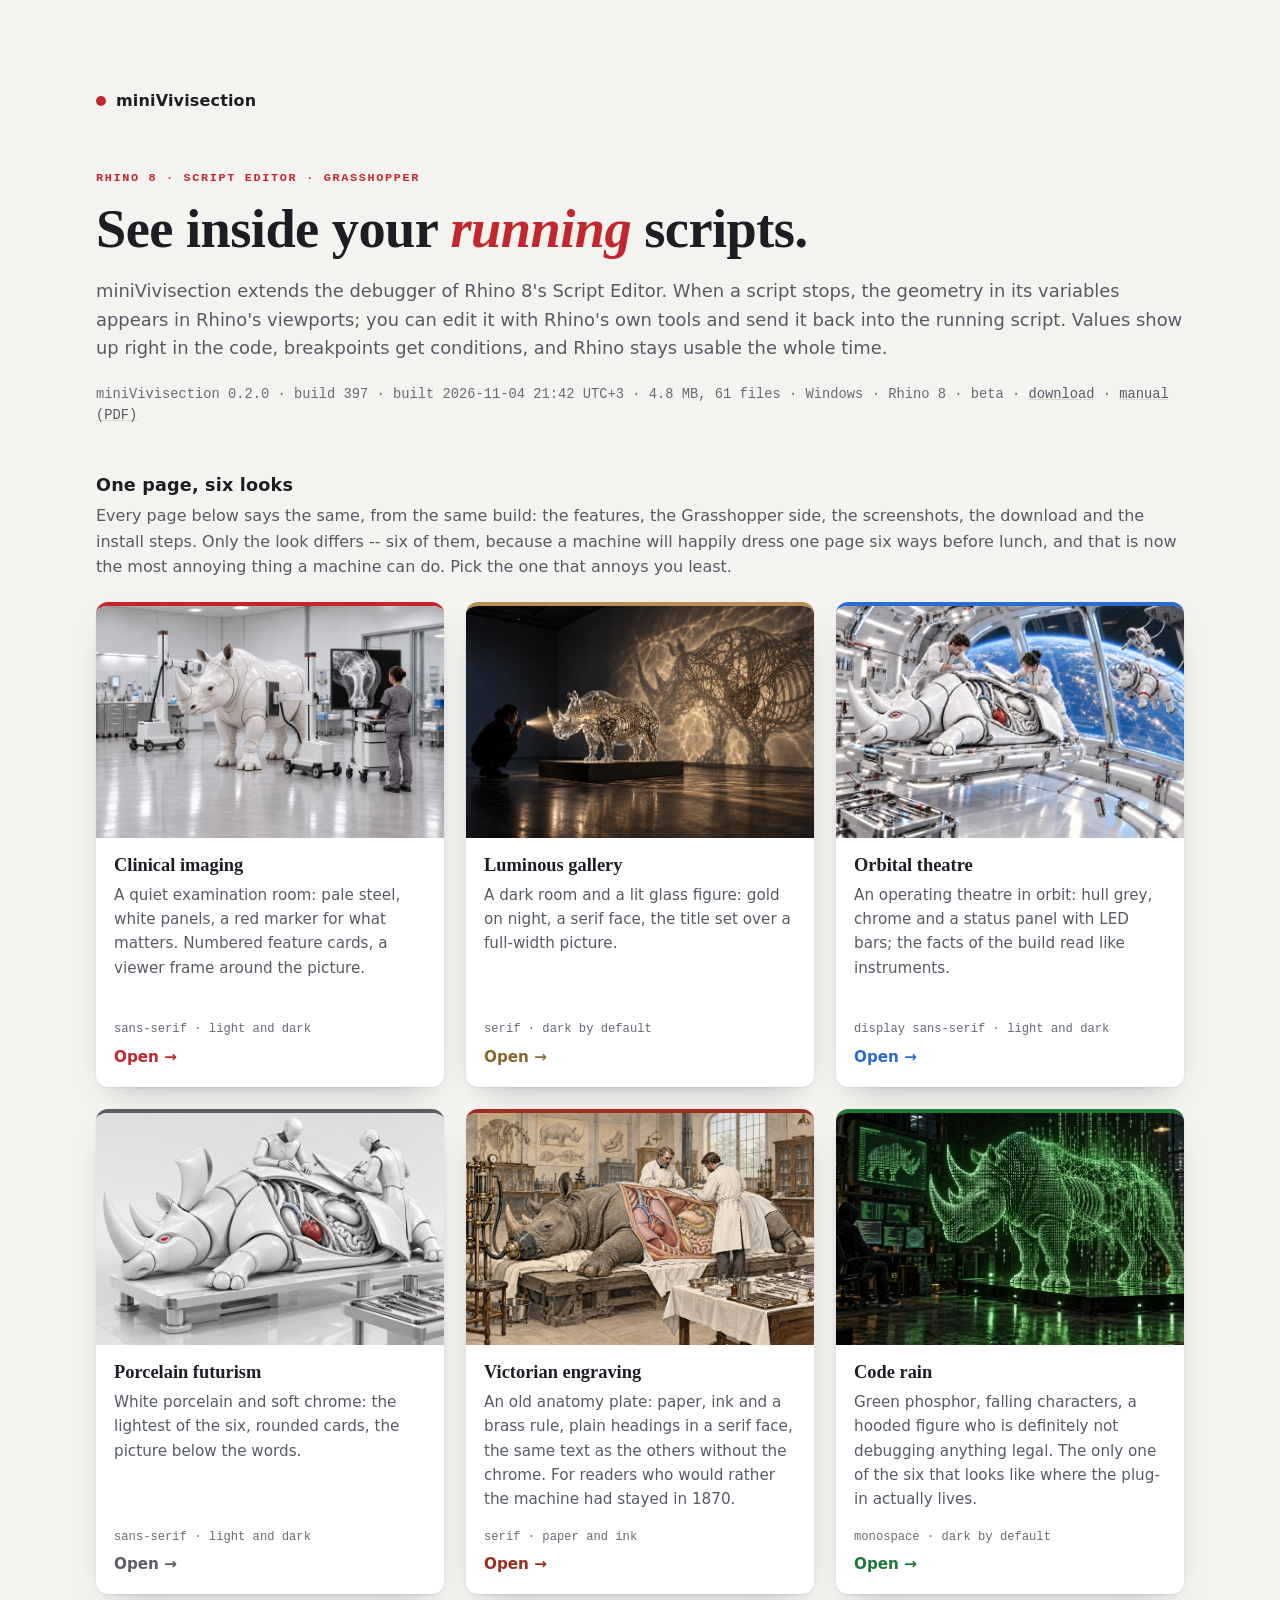
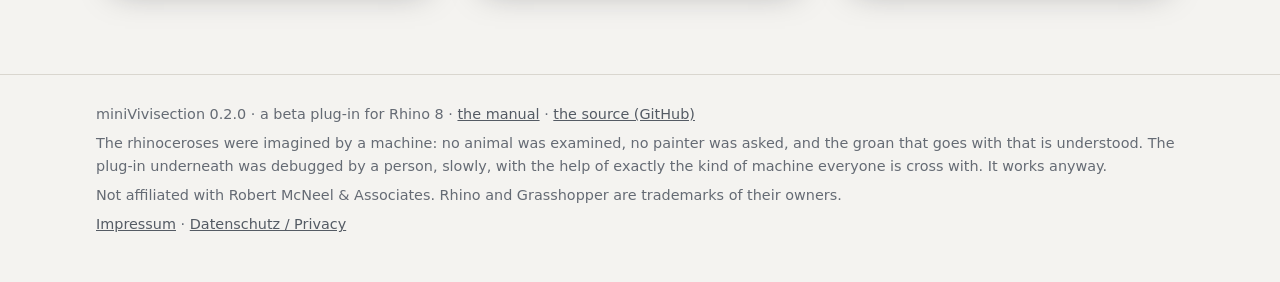
==== commit 8ec03898: "miniVivisection 0.2.0-beta.397 The release 0.2.0-beta.397: https://restweiss.de/miniVivisection" ====
--- a/web/pages/index.html
+++ b/web/pages/index.html
@@ -10,7 +10,7 @@
 <meta property="og:type" content="website">
 <meta property="og:title" content="miniVivisection — see your Rhino script's data while you debug">
 <meta property="og:description" content="A debugger extension for Rhino 8's Script Editor and Grasshopper. One page in six looks: pick one.">
-<meta property="og:image" content="https://restweiss.de/miniVivisection/clinical-imaging/hero.jpg?b=393">
+<meta property="og:image" content="https://restweiss.de/miniVivisection/clinical-imaging/hero.jpg?b=397">
 <meta property="og:url" content="https://restweiss.de/miniVivisection/">
 <link rel="icon" href="data:image/svg+xml,%3Csvg xmlns='http://www.w3.org/2000/svg' viewBox='0 0 32 32'%3E%3Crect width='32' height='32' rx='6' fill='%231b1f24'/%3E%3Ctext x='6' y='24' font-family='Georgia,serif' font-size='20' font-weight='700' fill='%23ffffff'%3EV%3C/text%3E%3Ccircle cx='24.5' cy='10.5' r='2.6' fill='none' stroke='%23e8585e' stroke-width='1.8'/%3E%3C/svg%3E">
 <style>
@@ -139,8 +139,8 @@
       variables appears in Rhino's viewports; you can edit it with Rhino's own tools and send it back into the
       running script. Values show up right in the code, breakpoints get conditions, and Rhino stays usable the whole time.
     </p>
-    <div class="meta">miniVivisection 0.2.0 &middot; build 393 &middot; built 2026-11-01 21:46 UTC+3 &middot; 4.8 MB, 61 files &middot; Windows &middot; Rhino 8 &middot; beta &middot;
-      <a href="downloads/minivivisection-0.2.0-beta.393-rh8_36-win.yak">download</a> &middot; <a href="downloads/miniVivisection_Manual.pdf">manual (PDF)</a></div>
+    <div class="meta">miniVivisection 0.2.0 &middot; build 397 &middot; built 2026-11-04 21:42 UTC+3 &middot; 4.8 MB, 61 files &middot; Windows &middot; Rhino 8 &middot; beta &middot;
+      <a href="downloads/minivivisection-0.2.0-beta.397-rh8_36-win.yak">download</a> &middot; <a href="downloads/miniVivisection_Manual.pdf">manual (PDF)</a></div>
   </div>
 </header>
 
@@ -150,7 +150,7 @@
     <p class="sub">Every page below says the same, from the same build: the features, the Grasshopper side, the screenshots, the download and the install steps. Only the look differs -- six of them, because a machine will happily dress one page six ways before lunch, and that is now the most annoying thing a machine can do. Pick the one that annoys you least.</p>
     <ul class="grid">
       <li><a class="card clinical" href="clinical-imaging/">
-        <img src="clinical-imaging/hero.jpg?b=393" width="1536" height="1024" alt="A ceramic rhinoceros under examination in an imaging lab" loading="lazy" decoding="async">
+        <img src="clinical-imaging/hero.jpg?b=397" width="1536" height="1024" alt="A ceramic rhinoceros under examination in an imaging lab" loading="lazy" decoding="async">
         <span class="text">
           <span class="name">Clinical imaging</span>
           <p class="look">A quiet examination room: pale steel, white panels, a red marker for what matters. Numbered feature cards, a viewer frame around the picture.</p>
@@ -159,7 +159,7 @@
         </span>
       </a></li>
       <li><a class="card luminous" href="luminous-gallery/">
-        <img src="luminous-gallery/hero.jpg?b=393" width="1672" height="941" alt="A glass rhinoceros lit in a dark gallery" loading="lazy" decoding="async">
+        <img src="luminous-gallery/hero.jpg?b=397" width="1672" height="941" alt="A glass rhinoceros lit in a dark gallery" loading="lazy" decoding="async">
         <span class="text">
           <span class="name">Luminous gallery</span>
           <p class="look">A dark room and a lit glass figure: gold on night, a serif face, the title set over a full-width picture.</p>
@@ -168,7 +168,7 @@
         </span>
       </a></li>
       <li><a class="card orbital" href="orbital-theatre/">
-        <img src="orbital-theatre/hero.jpg?b=393" width="1536" height="1024" alt="A rhinoceros opened up in an orbital operating theatre" loading="lazy" decoding="async">
+        <img src="orbital-theatre/hero.jpg?b=397" width="1536" height="1024" alt="A rhinoceros opened up in an orbital operating theatre" loading="lazy" decoding="async">
         <span class="text">
           <span class="name">Orbital theatre</span>
           <p class="look">An operating theatre in orbit: hull grey, chrome and a status panel with LED bars; the facts of the build read like instruments.</p>
@@ -177,7 +177,7 @@
         </span>
       </a></li>
       <li><a class="card porcelain" href="porcelain-futurism/">
-        <img src="porcelain-futurism/hero.jpg?b=393" width="1536" height="1024" alt="A porcelain rhinoceros dissected into clean parts" loading="lazy" decoding="async">
+        <img src="porcelain-futurism/hero.jpg?b=397" width="1536" height="1024" alt="A porcelain rhinoceros dissected into clean parts" loading="lazy" decoding="async">
         <span class="text">
           <span class="name">Porcelain futurism</span>
           <p class="look">White porcelain and soft chrome: the lightest of the six, rounded cards, the picture below the words.</p>
@@ -186,7 +186,7 @@
         </span>
       </a></li>
       <li><a class="card victorian" href="victorian-engraving/">
-        <img src="victorian-engraving/hero.jpg?b=393" width="1600" height="1067" alt="A Victorian engraving of a rhinoceros anatomy study" loading="lazy" decoding="async">
+        <img src="victorian-engraving/hero.jpg?b=397" width="1600" height="1067" alt="A Victorian engraving of a rhinoceros anatomy study" loading="lazy" decoding="async">
         <span class="text">
           <span class="name">Victorian engraving</span>
           <p class="look">An old anatomy plate: paper, ink and a brass rule, plain headings in a serif face, the same text as the others without the chrome. For readers who would rather the machine had stayed in 1870.</p>
@@ -195,7 +195,7 @@
         </span>
       </a></li>
       <li><a class="card rain" href="code-rain/">
-        <img src="code-rain/hero.jpg?b=393" width="1672" height="941" alt="A rhinoceros made of falling green code in a hacker's den, a hooded figure at the terminals" loading="lazy" decoding="async">
+        <img src="code-rain/hero.jpg?b=397" width="1672" height="941" alt="A rhinoceros made of falling green code in a hacker's den, a hooded figure at the terminals" loading="lazy" decoding="async">
         <span class="text">
           <span class="name">Code rain</span>
           <p class="look">Green phosphor, falling characters, a hooded figure who is definitely not debugging anything legal. The only one of the six that looks like where the plug-in actually lives.</p>
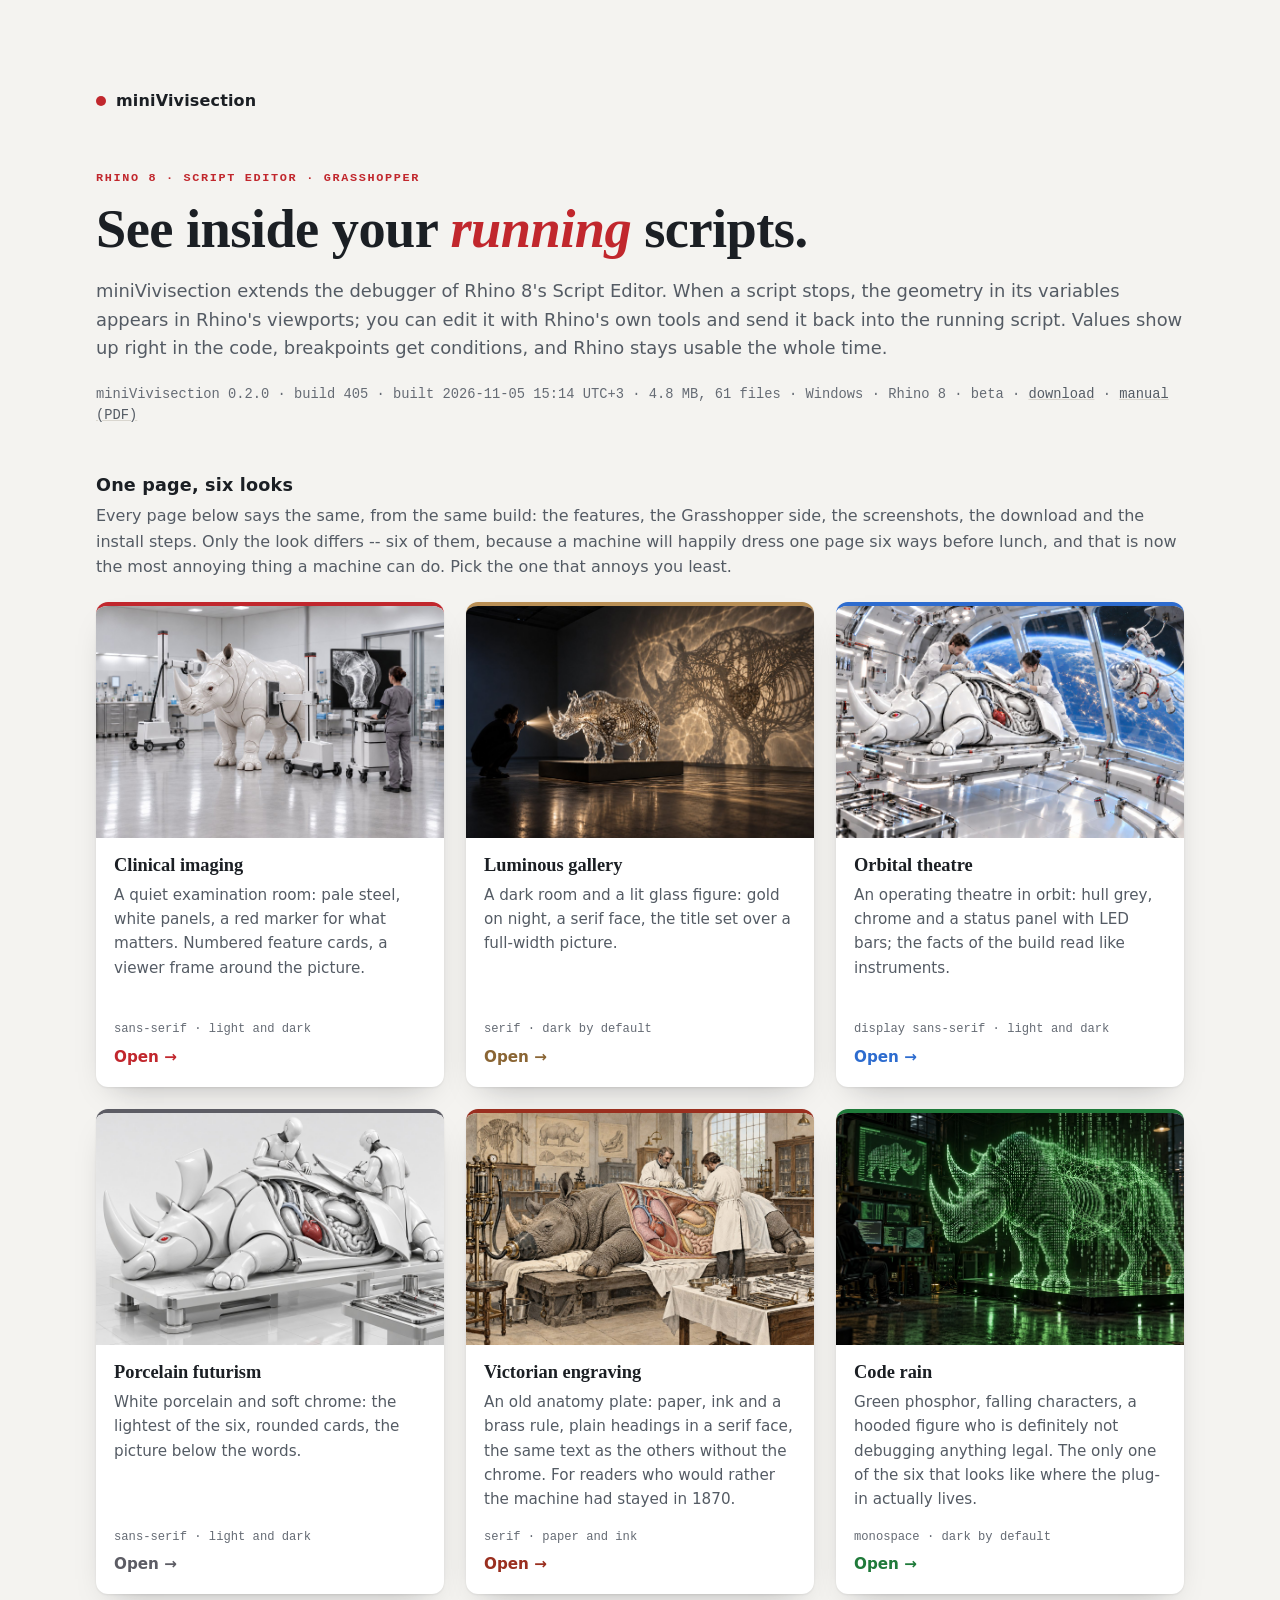
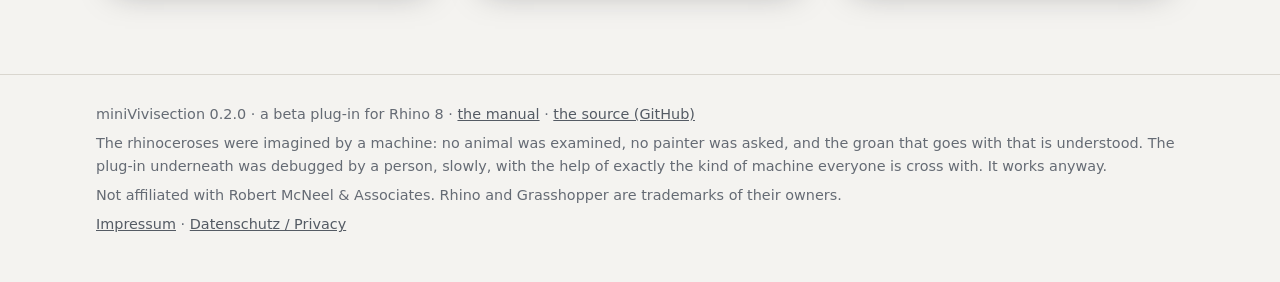
==== commit c31a555e: "miniVivisection 0.2.0-beta.405 The release 0.2.0-beta.405: https://restweiss.de/miniVivisection" ====
--- a/web/pages/index.html
+++ b/web/pages/index.html
@@ -10,7 +10,7 @@
 <meta property="og:type" content="website">
 <meta property="og:title" content="miniVivisection — see your Rhino script's data while you debug">
 <meta property="og:description" content="A debugger extension for Rhino 8's Script Editor and Grasshopper. One page in six looks: pick one.">
-<meta property="og:image" content="https://restweiss.de/miniVivisection/clinical-imaging/hero.jpg?b=397">
+<meta property="og:image" content="https://restweiss.de/miniVivisection/clinical-imaging/hero.jpg?b=405">
 <meta property="og:url" content="https://restweiss.de/miniVivisection/">
 <link rel="icon" href="data:image/svg+xml,%3Csvg xmlns='http://www.w3.org/2000/svg' viewBox='0 0 32 32'%3E%3Crect width='32' height='32' rx='6' fill='%231b1f24'/%3E%3Ctext x='6' y='24' font-family='Georgia,serif' font-size='20' font-weight='700' fill='%23ffffff'%3EV%3C/text%3E%3Ccircle cx='24.5' cy='10.5' r='2.6' fill='none' stroke='%23e8585e' stroke-width='1.8'/%3E%3C/svg%3E">
 <style>
@@ -139,8 +139,8 @@
       variables appears in Rhino's viewports; you can edit it with Rhino's own tools and send it back into the
       running script. Values show up right in the code, breakpoints get conditions, and Rhino stays usable the whole time.
     </p>
-    <div class="meta">miniVivisection 0.2.0 &middot; build 397 &middot; built 2026-11-04 21:42 UTC+3 &middot; 4.8 MB, 61 files &middot; Windows &middot; Rhino 8 &middot; beta &middot;
-      <a href="downloads/minivivisection-0.2.0-beta.397-rh8_36-win.yak">download</a> &middot; <a href="downloads/miniVivisection_Manual.pdf">manual (PDF)</a></div>
+    <div class="meta">miniVivisection 0.2.0 &middot; build 405 &middot; built 2026-11-05 15:14 UTC+3 &middot; 4.8 MB, 61 files &middot; Windows &middot; Rhino 8 &middot; beta &middot;
+      <a href="downloads/minivivisection-0.2.0-beta.405-rh8_36-win.yak">download</a> &middot; <a href="downloads/miniVivisection_Manual.pdf">manual (PDF)</a></div>
   </div>
 </header>
 
@@ -150,7 +150,7 @@
     <p class="sub">Every page below says the same, from the same build: the features, the Grasshopper side, the screenshots, the download and the install steps. Only the look differs -- six of them, because a machine will happily dress one page six ways before lunch, and that is now the most annoying thing a machine can do. Pick the one that annoys you least.</p>
     <ul class="grid">
       <li><a class="card clinical" href="clinical-imaging/">
-        <img src="clinical-imaging/hero.jpg?b=397" width="1536" height="1024" alt="A ceramic rhinoceros under examination in an imaging lab" loading="lazy" decoding="async">
+        <img src="clinical-imaging/hero.jpg?b=405" width="1536" height="1024" alt="A ceramic rhinoceros under examination in an imaging lab" loading="lazy" decoding="async">
         <span class="text">
           <span class="name">Clinical imaging</span>
           <p class="look">A quiet examination room: pale steel, white panels, a red marker for what matters. Numbered feature cards, a viewer frame around the picture.</p>
@@ -159,7 +159,7 @@
         </span>
       </a></li>
       <li><a class="card luminous" href="luminous-gallery/">
-        <img src="luminous-gallery/hero.jpg?b=397" width="1672" height="941" alt="A glass rhinoceros lit in a dark gallery" loading="lazy" decoding="async">
+        <img src="luminous-gallery/hero.jpg?b=405" width="1672" height="941" alt="A glass rhinoceros lit in a dark gallery" loading="lazy" decoding="async">
         <span class="text">
           <span class="name">Luminous gallery</span>
           <p class="look">A dark room and a lit glass figure: gold on night, a serif face, the title set over a full-width picture.</p>
@@ -168,7 +168,7 @@
         </span>
       </a></li>
       <li><a class="card orbital" href="orbital-theatre/">
-        <img src="orbital-theatre/hero.jpg?b=397" width="1536" height="1024" alt="A rhinoceros opened up in an orbital operating theatre" loading="lazy" decoding="async">
+        <img src="orbital-theatre/hero.jpg?b=405" width="1536" height="1024" alt="A rhinoceros opened up in an orbital operating theatre" loading="lazy" decoding="async">
         <span class="text">
           <span class="name">Orbital theatre</span>
           <p class="look">An operating theatre in orbit: hull grey, chrome and a status panel with LED bars; the facts of the build read like instruments.</p>
@@ -177,7 +177,7 @@
         </span>
       </a></li>
       <li><a class="card porcelain" href="porcelain-futurism/">
-        <img src="porcelain-futurism/hero.jpg?b=397" width="1536" height="1024" alt="A porcelain rhinoceros dissected into clean parts" loading="lazy" decoding="async">
+        <img src="porcelain-futurism/hero.jpg?b=405" width="1536" height="1024" alt="A porcelain rhinoceros dissected into clean parts" loading="lazy" decoding="async">
         <span class="text">
           <span class="name">Porcelain futurism</span>
           <p class="look">White porcelain and soft chrome: the lightest of the six, rounded cards, the picture below the words.</p>
@@ -186,7 +186,7 @@
         </span>
       </a></li>
       <li><a class="card victorian" href="victorian-engraving/">
-        <img src="victorian-engraving/hero.jpg?b=397" width="1600" height="1067" alt="A Victorian engraving of a rhinoceros anatomy study" loading="lazy" decoding="async">
+        <img src="victorian-engraving/hero.jpg?b=405" width="1600" height="1067" alt="A Victorian engraving of a rhinoceros anatomy study" loading="lazy" decoding="async">
         <span class="text">
           <span class="name">Victorian engraving</span>
           <p class="look">An old anatomy plate: paper, ink and a brass rule, plain headings in a serif face, the same text as the others without the chrome. For readers who would rather the machine had stayed in 1870.</p>
@@ -195,7 +195,7 @@
         </span>
       </a></li>
       <li><a class="card rain" href="code-rain/">
-        <img src="code-rain/hero.jpg?b=397" width="1672" height="941" alt="A rhinoceros made of falling green code in a hacker's den, a hooded figure at the terminals" loading="lazy" decoding="async">
+        <img src="code-rain/hero.jpg?b=405" width="1672" height="941" alt="A rhinoceros made of falling green code in a hacker's den, a hooded figure at the terminals" loading="lazy" decoding="async">
         <span class="text">
           <span class="name">Code rain</span>
           <p class="look">Green phosphor, falling characters, a hooded figure who is definitely not debugging anything legal. The only one of the six that looks like where the plug-in actually lives.</p>
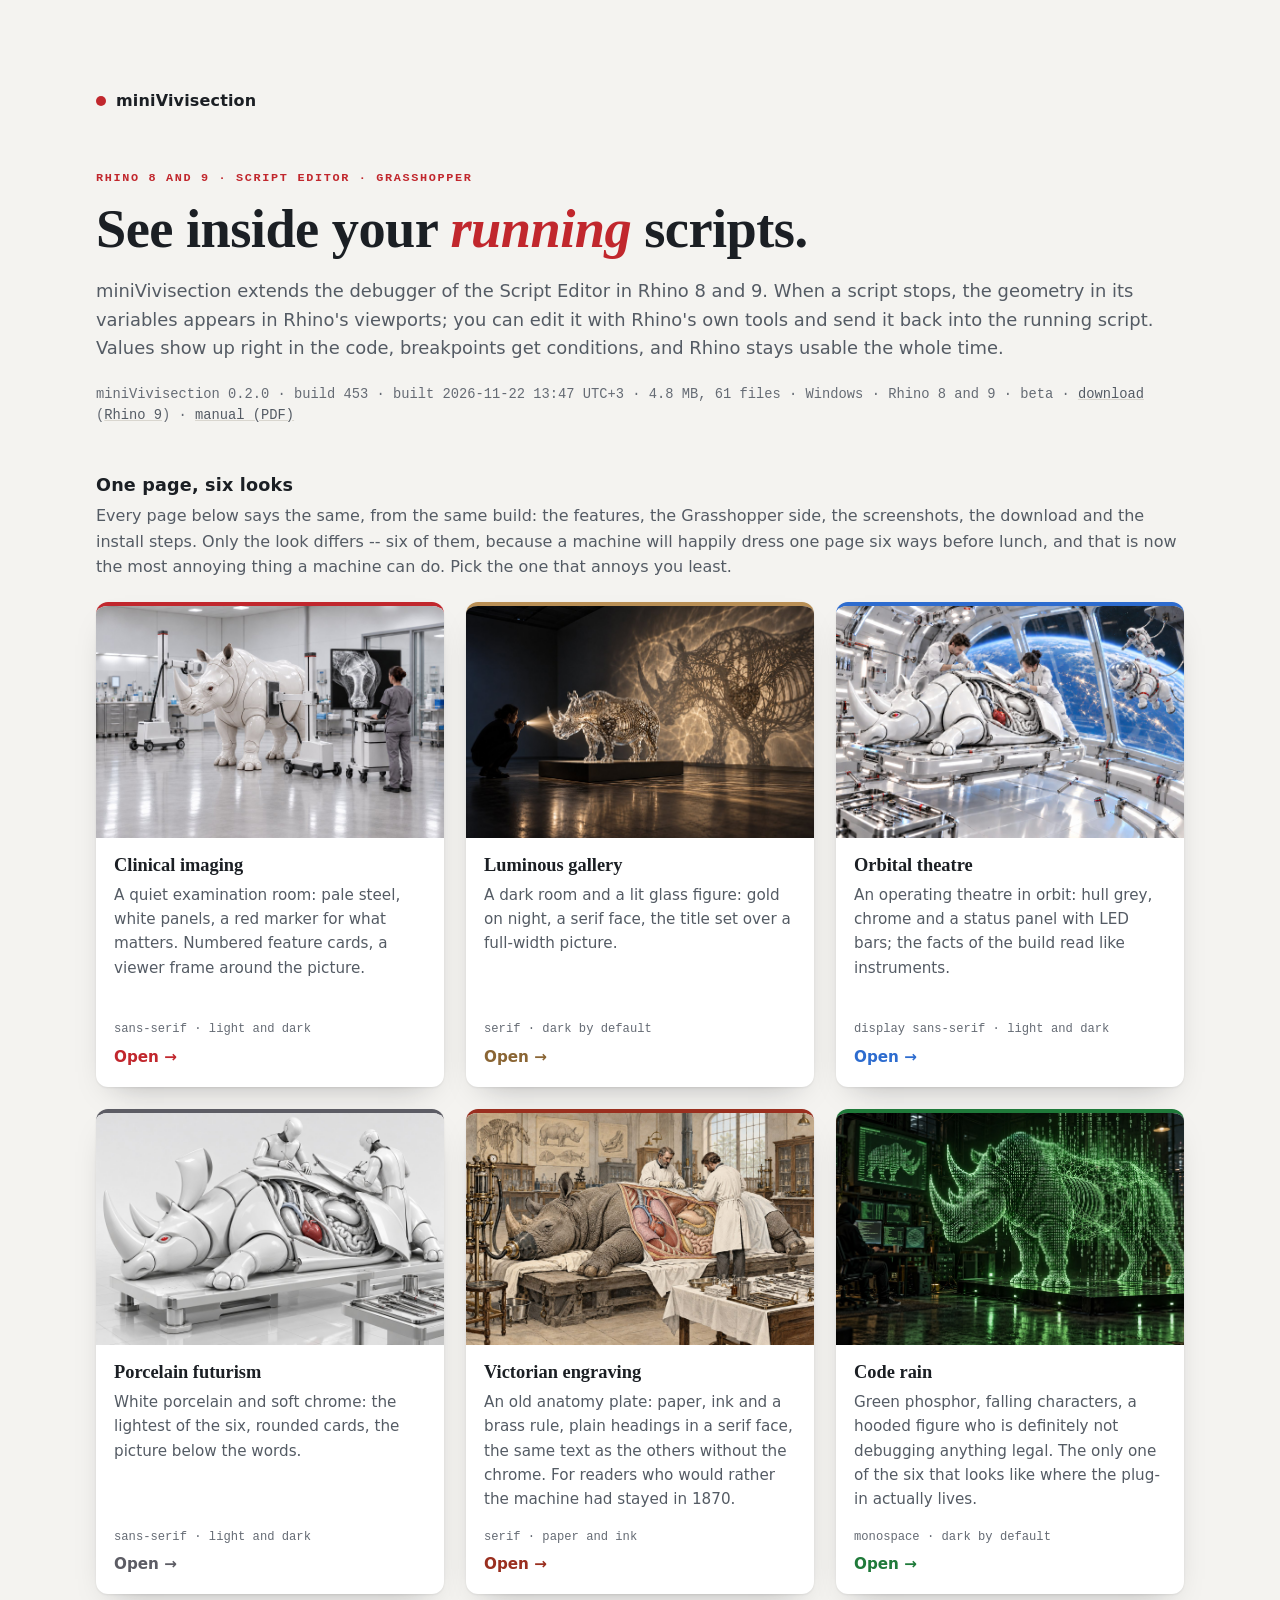
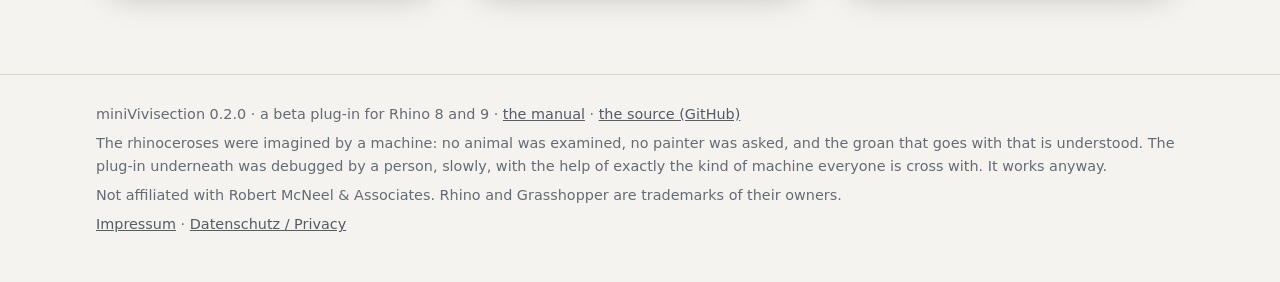
==== commit 6f3ef480: "miniVivisection 0.2.0-beta.453 The release 0.2.0-beta.453: https://restweiss.de/miniVivisection" ====
--- a/web/pages/index.html
+++ b/web/pages/index.html
@@ -5,12 +5,12 @@
 <meta name="viewport" content="width=device-width, initial-scale=1">
 <meta name="color-scheme" content="light dark">
 <title>miniVivisection — see your Rhino script's data while you debug</title>
-<meta name="description" content="miniVivisection: see inside your running scripts. A debugger extension for Rhino 8's Script Editor and Grasshopper. One page in six looks: pick one.">
+<meta name="description" content="miniVivisection: see inside your running scripts. A debugger extension for the Script Editor and Grasshopper of Rhino 8 and 9. One page in six looks: pick one.">
 <link rel="canonical" href="https://restweiss.de/miniVivisection/">
 <meta property="og:type" content="website">
 <meta property="og:title" content="miniVivisection — see your Rhino script's data while you debug">
-<meta property="og:description" content="A debugger extension for Rhino 8's Script Editor and Grasshopper. One page in six looks: pick one.">
-<meta property="og:image" content="https://restweiss.de/miniVivisection/clinical-imaging/hero.jpg?b=405">
+<meta property="og:description" content="A debugger extension for the Script Editor and Grasshopper of Rhino 8 and 9. One page in six looks: pick one.">
+<meta property="og:image" content="https://restweiss.de/miniVivisection/clinical-imaging/hero.jpg?b=453">
 <meta property="og:url" content="https://restweiss.de/miniVivisection/">
 <link rel="icon" href="data:image/svg+xml,%3Csvg xmlns='http://www.w3.org/2000/svg' viewBox='0 0 32 32'%3E%3Crect width='32' height='32' rx='6' fill='%231b1f24'/%3E%3Ctext x='6' y='24' font-family='Georgia,serif' font-size='20' font-weight='700' fill='%23ffffff'%3EV%3C/text%3E%3Ccircle cx='24.5' cy='10.5' r='2.6' fill='none' stroke='%23e8585e' stroke-width='1.8'/%3E%3C/svg%3E">
 <style>
@@ -132,15 +132,15 @@
 <header>
   <div class="wrap">
     <div class="brand"><span class="dot" aria-hidden="true"></span>miniVivisection</div>
-    <div class="eyebrow">Rhino 8 &middot; Script Editor &middot; Grasshopper</div>
+    <div class="eyebrow">Rhino 8 and 9 &middot; Script Editor &middot; Grasshopper</div>
     <h1>See inside your <em>running</em> scripts.</h1>
     <p class="lead">
-      miniVivisection extends the debugger of Rhino 8's Script Editor. When a script stops, the geometry in its
+      miniVivisection extends the debugger of the Script Editor in Rhino 8 and 9. When a script stops, the geometry in its
       variables appears in Rhino's viewports; you can edit it with Rhino's own tools and send it back into the
       running script. Values show up right in the code, breakpoints get conditions, and Rhino stays usable the whole time.
     </p>
-    <div class="meta">miniVivisection 0.2.0 &middot; build 405 &middot; built 2026-11-05 15:14 UTC+3 &middot; 4.8 MB, 61 files &middot; Windows &middot; Rhino 8 &middot; beta &middot;
-      <a href="downloads/minivivisection-0.2.0-beta.405-rh8_36-win.yak">download</a> &middot; <a href="downloads/miniVivisection_Manual.pdf">manual (PDF)</a></div>
+    <div class="meta">miniVivisection 0.2.0 &middot; build 453 &middot; built 2026-11-22 13:47 UTC+3 &middot; 4.8 MB, 61 files &middot; Windows &middot; Rhino 8 and 9 &middot; beta &middot;
+      <a href="downloads/minivivisection-0.2.0-beta.453-rh8_36-win.yak">download</a> (<a href="downloads/minivivisection-0.2.0-beta.453-rh9_2-win.yak">Rhino 9</a>) &middot; <a href="downloads/miniVivisection_Manual.pdf">manual (PDF)</a></div>
   </div>
 </header>
 
@@ -150,7 +150,7 @@
     <p class="sub">Every page below says the same, from the same build: the features, the Grasshopper side, the screenshots, the download and the install steps. Only the look differs -- six of them, because a machine will happily dress one page six ways before lunch, and that is now the most annoying thing a machine can do. Pick the one that annoys you least.</p>
     <ul class="grid">
       <li><a class="card clinical" href="clinical-imaging/">
-        <img src="clinical-imaging/hero.jpg?b=405" width="1536" height="1024" alt="A ceramic rhinoceros under examination in an imaging lab" loading="lazy" decoding="async">
+        <img src="clinical-imaging/hero.jpg?b=453" width="1536" height="1024" alt="A ceramic rhinoceros under examination in an imaging lab" loading="lazy" decoding="async">
         <span class="text">
           <span class="name">Clinical imaging</span>
           <p class="look">A quiet examination room: pale steel, white panels, a red marker for what matters. Numbered feature cards, a viewer frame around the picture.</p>
@@ -159,7 +159,7 @@
         </span>
       </a></li>
       <li><a class="card luminous" href="luminous-gallery/">
-        <img src="luminous-gallery/hero.jpg?b=405" width="1672" height="941" alt="A glass rhinoceros lit in a dark gallery" loading="lazy" decoding="async">
+        <img src="luminous-gallery/hero.jpg?b=453" width="1672" height="941" alt="A glass rhinoceros lit in a dark gallery" loading="lazy" decoding="async">
         <span class="text">
           <span class="name">Luminous gallery</span>
           <p class="look">A dark room and a lit glass figure: gold on night, a serif face, the title set over a full-width picture.</p>
@@ -168,7 +168,7 @@
         </span>
       </a></li>
       <li><a class="card orbital" href="orbital-theatre/">
-        <img src="orbital-theatre/hero.jpg?b=405" width="1536" height="1024" alt="A rhinoceros opened up in an orbital operating theatre" loading="lazy" decoding="async">
+        <img src="orbital-theatre/hero.jpg?b=453" width="1536" height="1024" alt="A rhinoceros opened up in an orbital operating theatre" loading="lazy" decoding="async">
         <span class="text">
           <span class="name">Orbital theatre</span>
           <p class="look">An operating theatre in orbit: hull grey, chrome and a status panel with LED bars; the facts of the build read like instruments.</p>
@@ -177,7 +177,7 @@
         </span>
       </a></li>
       <li><a class="card porcelain" href="porcelain-futurism/">
-        <img src="porcelain-futurism/hero.jpg?b=405" width="1536" height="1024" alt="A porcelain rhinoceros dissected into clean parts" loading="lazy" decoding="async">
+        <img src="porcelain-futurism/hero.jpg?b=453" width="1536" height="1024" alt="A porcelain rhinoceros dissected into clean parts" loading="lazy" decoding="async">
         <span class="text">
           <span class="name">Porcelain futurism</span>
           <p class="look">White porcelain and soft chrome: the lightest of the six, rounded cards, the picture below the words.</p>
@@ -186,7 +186,7 @@
         </span>
       </a></li>
       <li><a class="card victorian" href="victorian-engraving/">
-        <img src="victorian-engraving/hero.jpg?b=405" width="1600" height="1067" alt="A Victorian engraving of a rhinoceros anatomy study" loading="lazy" decoding="async">
+        <img src="victorian-engraving/hero.jpg?b=453" width="1600" height="1067" alt="A Victorian engraving of a rhinoceros anatomy study" loading="lazy" decoding="async">
         <span class="text">
           <span class="name">Victorian engraving</span>
           <p class="look">An old anatomy plate: paper, ink and a brass rule, plain headings in a serif face, the same text as the others without the chrome. For readers who would rather the machine had stayed in 1870.</p>
@@ -195,7 +195,7 @@
         </span>
       </a></li>
       <li><a class="card rain" href="code-rain/">
-        <img src="code-rain/hero.jpg?b=405" width="1672" height="941" alt="A rhinoceros made of falling green code in a hacker's den, a hooded figure at the terminals" loading="lazy" decoding="async">
+        <img src="code-rain/hero.jpg?b=453" width="1672" height="941" alt="A rhinoceros made of falling green code in a hacker's den, a hooded figure at the terminals" loading="lazy" decoding="async">
         <span class="text">
           <span class="name">Code rain</span>
           <p class="look">Green phosphor, falling characters, a hooded figure who is definitely not debugging anything legal. The only one of the six that looks like where the plug-in actually lives.</p>
@@ -209,7 +209,7 @@
 
 <footer>
   <div class="wrap">
-    <p>miniVivisection 0.2.0 &middot; a beta plug-in for Rhino 8 &middot; <a href="downloads/miniVivisection_Manual.pdf">the manual</a> &middot; <a href="https://github.com/ristflo/miniVivisection">the source (GitHub)</a></p>
+    <p>miniVivisection 0.2.0 &middot; a beta plug-in for Rhino 8 and 9 &middot; <a href="downloads/miniVivisection_Manual.pdf">the manual</a> &middot; <a href="https://github.com/ristflo/miniVivisection">the source (GitHub)</a></p>
     <p>The rhinoceroses were imagined by a machine: no animal was examined, no painter was asked, and the groan that goes with that is understood. The plug-in underneath was debugged by a person, slowly, with the help of exactly the kind of machine everyone is cross with. It works anyway.</p>
     <p>Not affiliated with Robert McNeel &amp; Associates. Rhino and Grasshopper are trademarks of their owners.</p>
     <p><a href="impressum.html">Impressum</a> &middot; <a href="datenschutz.html">Datenschutz / Privacy</a></p>
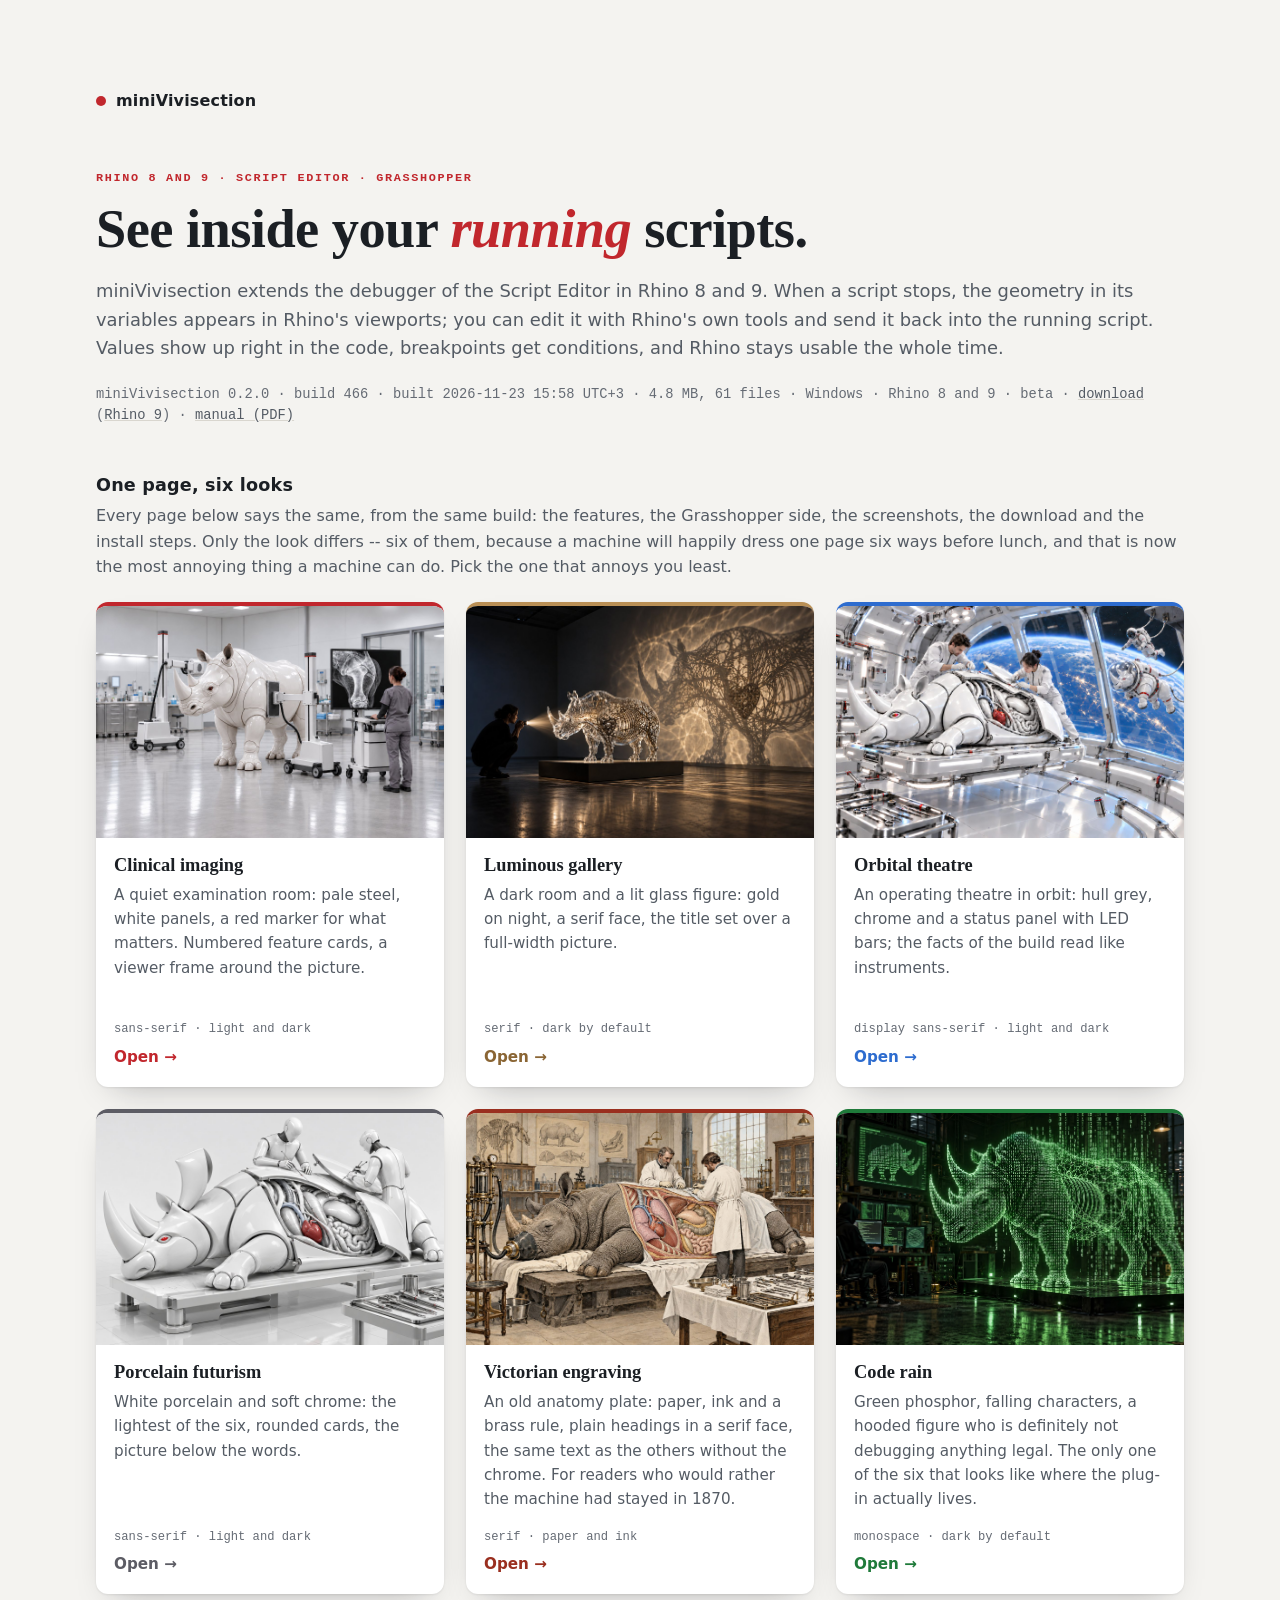
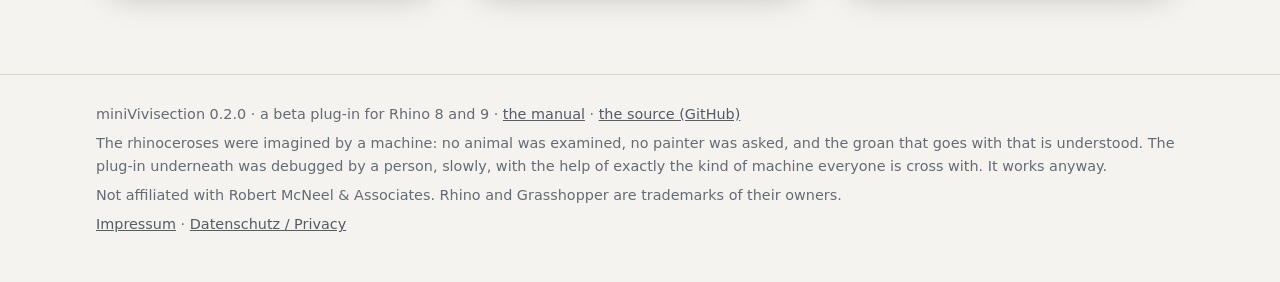
==== commit 8e596896: "miniVivisection 0.2.0-beta.466 The release 0.2.0-beta.466: https://restweiss.de/miniVivisection" ====
--- a/web/pages/index.html
+++ b/web/pages/index.html
@@ -10,7 +10,7 @@
 <meta property="og:type" content="website">
 <meta property="og:title" content="miniVivisection — see your Rhino script's data while you debug">
 <meta property="og:description" content="A debugger extension for the Script Editor and Grasshopper of Rhino 8 and 9. One page in six looks: pick one.">
-<meta property="og:image" content="https://restweiss.de/miniVivisection/clinical-imaging/hero.jpg?b=453">
+<meta property="og:image" content="https://restweiss.de/miniVivisection/clinical-imaging/hero.jpg?b=466">
 <meta property="og:url" content="https://restweiss.de/miniVivisection/">
 <link rel="icon" href="data:image/svg+xml,%3Csvg xmlns='http://www.w3.org/2000/svg' viewBox='0 0 32 32'%3E%3Crect width='32' height='32' rx='6' fill='%231b1f24'/%3E%3Ctext x='6' y='24' font-family='Georgia,serif' font-size='20' font-weight='700' fill='%23ffffff'%3EV%3C/text%3E%3Ccircle cx='24.5' cy='10.5' r='2.6' fill='none' stroke='%23e8585e' stroke-width='1.8'/%3E%3C/svg%3E">
 <style>
@@ -139,8 +139,8 @@
       variables appears in Rhino's viewports; you can edit it with Rhino's own tools and send it back into the
       running script. Values show up right in the code, breakpoints get conditions, and Rhino stays usable the whole time.
     </p>
-    <div class="meta">miniVivisection 0.2.0 &middot; build 453 &middot; built 2026-11-22 13:47 UTC+3 &middot; 4.8 MB, 61 files &middot; Windows &middot; Rhino 8 and 9 &middot; beta &middot;
-      <a href="downloads/minivivisection-0.2.0-beta.453-rh8_36-win.yak">download</a> (<a href="downloads/minivivisection-0.2.0-beta.453-rh9_2-win.yak">Rhino 9</a>) &middot; <a href="downloads/miniVivisection_Manual.pdf">manual (PDF)</a></div>
+    <div class="meta">miniVivisection 0.2.0 &middot; build 466 &middot; built 2026-11-23 15:58 UTC+3 &middot; 4.8 MB, 61 files &middot; Windows &middot; Rhino 8 and 9 &middot; beta &middot;
+      <a href="downloads/minivivisection-0.2.0-beta.466-rh8_36-win.yak">download</a> (<a href="downloads/minivivisection-0.2.0-beta.466-rh9_2-win.yak">Rhino 9</a>) &middot; <a href="downloads/miniVivisection_Manual.pdf">manual (PDF)</a></div>
   </div>
 </header>
 
@@ -150,7 +150,7 @@
     <p class="sub">Every page below says the same, from the same build: the features, the Grasshopper side, the screenshots, the download and the install steps. Only the look differs -- six of them, because a machine will happily dress one page six ways before lunch, and that is now the most annoying thing a machine can do. Pick the one that annoys you least.</p>
     <ul class="grid">
       <li><a class="card clinical" href="clinical-imaging/">
-        <img src="clinical-imaging/hero.jpg?b=453" width="1536" height="1024" alt="A ceramic rhinoceros under examination in an imaging lab" loading="lazy" decoding="async">
+        <img src="clinical-imaging/hero.jpg?b=466" width="1536" height="1024" alt="A ceramic rhinoceros under examination in an imaging lab" loading="lazy" decoding="async">
         <span class="text">
           <span class="name">Clinical imaging</span>
           <p class="look">A quiet examination room: pale steel, white panels, a red marker for what matters. Numbered feature cards, a viewer frame around the picture.</p>
@@ -159,7 +159,7 @@
         </span>
       </a></li>
       <li><a class="card luminous" href="luminous-gallery/">
-        <img src="luminous-gallery/hero.jpg?b=453" width="1672" height="941" alt="A glass rhinoceros lit in a dark gallery" loading="lazy" decoding="async">
+        <img src="luminous-gallery/hero.jpg?b=466" width="1672" height="941" alt="A glass rhinoceros lit in a dark gallery" loading="lazy" decoding="async">
         <span class="text">
           <span class="name">Luminous gallery</span>
           <p class="look">A dark room and a lit glass figure: gold on night, a serif face, the title set over a full-width picture.</p>
@@ -168,7 +168,7 @@
         </span>
       </a></li>
       <li><a class="card orbital" href="orbital-theatre/">
-        <img src="orbital-theatre/hero.jpg?b=453" width="1536" height="1024" alt="A rhinoceros opened up in an orbital operating theatre" loading="lazy" decoding="async">
+        <img src="orbital-theatre/hero.jpg?b=466" width="1536" height="1024" alt="A rhinoceros opened up in an orbital operating theatre" loading="lazy" decoding="async">
         <span class="text">
           <span class="name">Orbital theatre</span>
           <p class="look">An operating theatre in orbit: hull grey, chrome and a status panel with LED bars; the facts of the build read like instruments.</p>
@@ -177,7 +177,7 @@
         </span>
       </a></li>
       <li><a class="card porcelain" href="porcelain-futurism/">
-        <img src="porcelain-futurism/hero.jpg?b=453" width="1536" height="1024" alt="A porcelain rhinoceros dissected into clean parts" loading="lazy" decoding="async">
+        <img src="porcelain-futurism/hero.jpg?b=466" width="1536" height="1024" alt="A porcelain rhinoceros dissected into clean parts" loading="lazy" decoding="async">
         <span class="text">
           <span class="name">Porcelain futurism</span>
           <p class="look">White porcelain and soft chrome: the lightest of the six, rounded cards, the picture below the words.</p>
@@ -186,7 +186,7 @@
         </span>
       </a></li>
       <li><a class="card victorian" href="victorian-engraving/">
-        <img src="victorian-engraving/hero.jpg?b=453" width="1600" height="1067" alt="A Victorian engraving of a rhinoceros anatomy study" loading="lazy" decoding="async">
+        <img src="victorian-engraving/hero.jpg?b=466" width="1600" height="1067" alt="A Victorian engraving of a rhinoceros anatomy study" loading="lazy" decoding="async">
         <span class="text">
           <span class="name">Victorian engraving</span>
           <p class="look">An old anatomy plate: paper, ink and a brass rule, plain headings in a serif face, the same text as the others without the chrome. For readers who would rather the machine had stayed in 1870.</p>
@@ -195,7 +195,7 @@
         </span>
       </a></li>
       <li><a class="card rain" href="code-rain/">
-        <img src="code-rain/hero.jpg?b=453" width="1672" height="941" alt="A rhinoceros made of falling green code in a hacker's den, a hooded figure at the terminals" loading="lazy" decoding="async">
+        <img src="code-rain/hero.jpg?b=466" width="1672" height="941" alt="A rhinoceros made of falling green code in a hacker's den, a hooded figure at the terminals" loading="lazy" decoding="async">
         <span class="text">
           <span class="name">Code rain</span>
           <p class="look">Green phosphor, falling characters, a hooded figure who is definitely not debugging anything legal. The only one of the six that looks like where the plug-in actually lives.</p>
